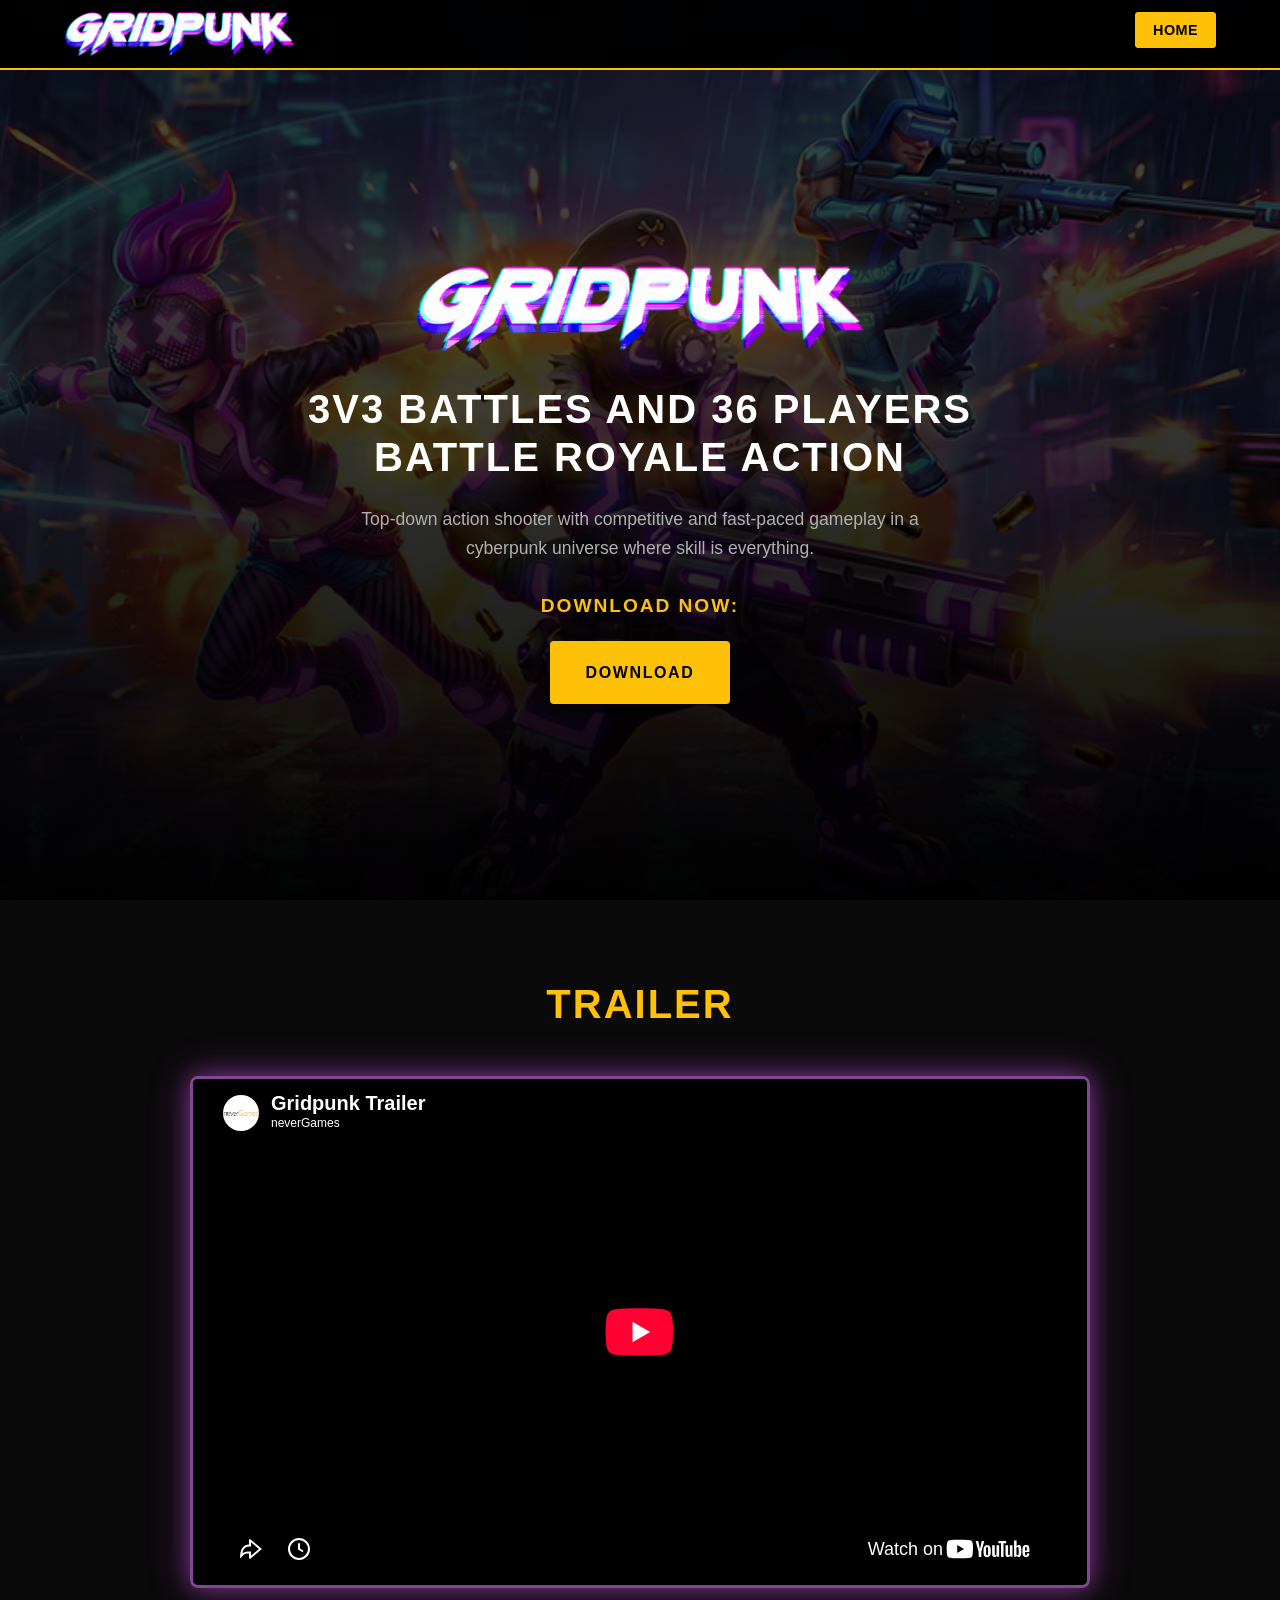
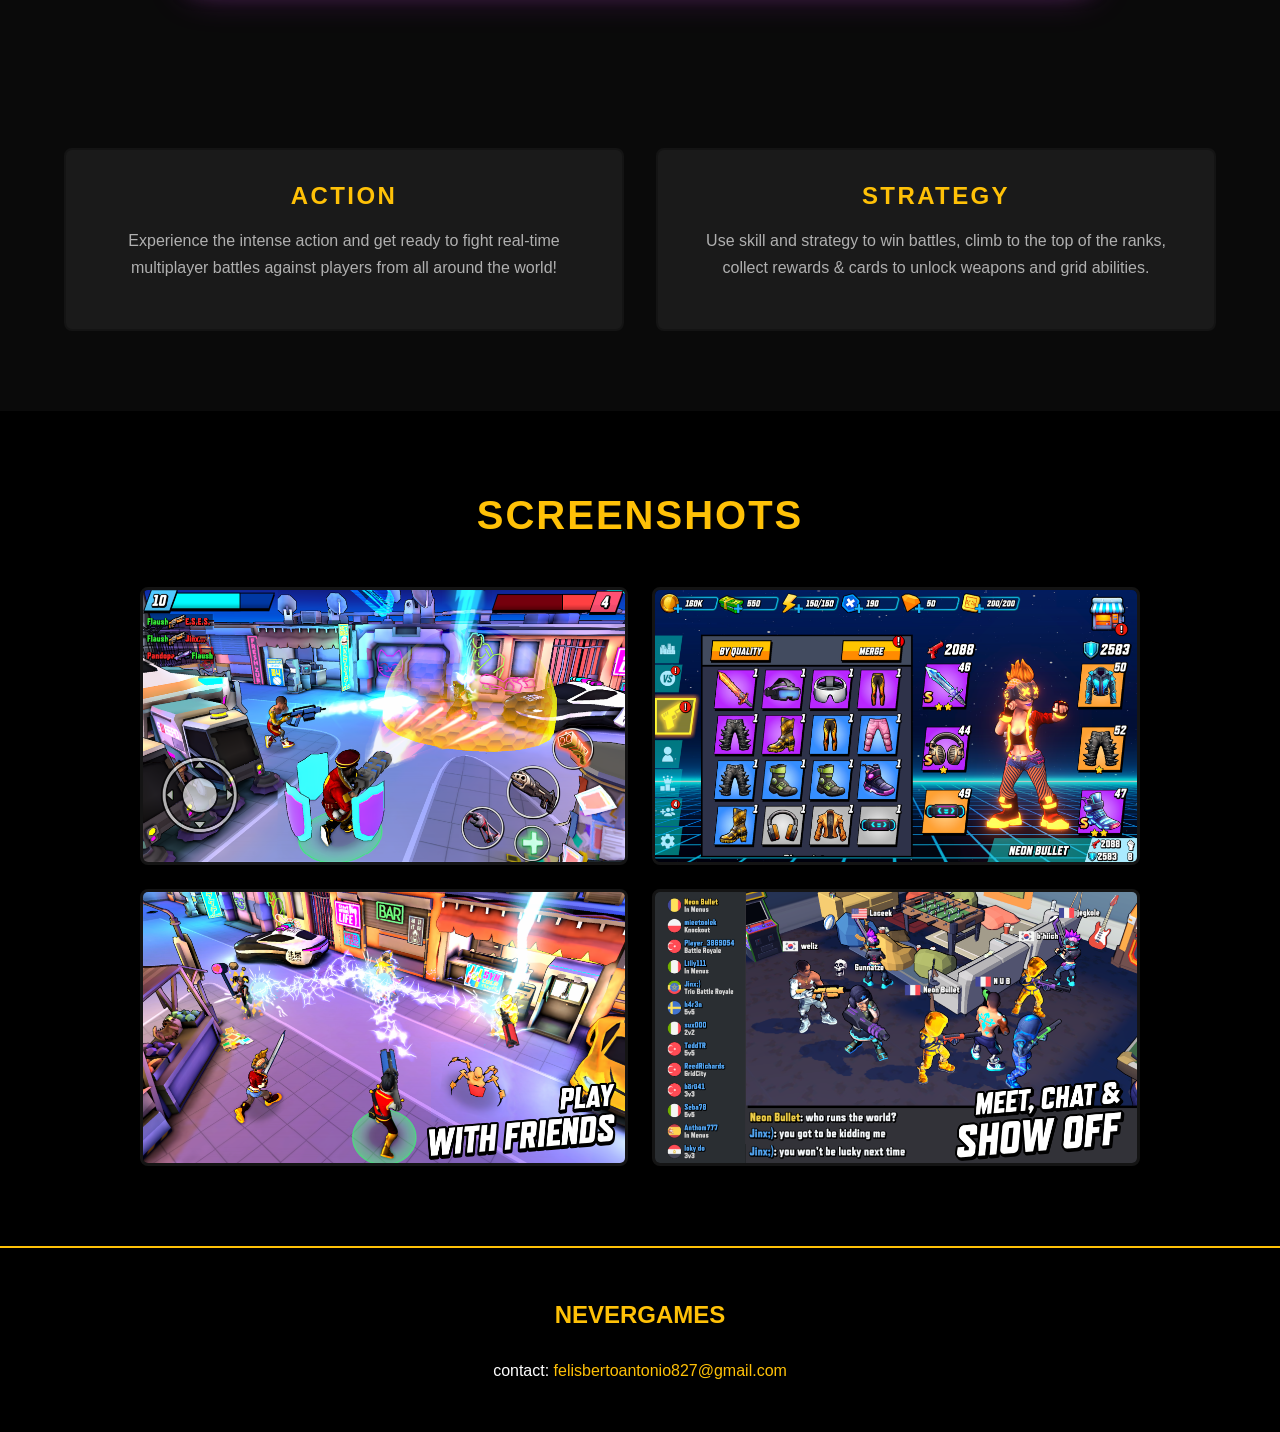
==== index.html @ 36b88418 "Add files via upload" ====
<!DOCTYPE html>
<!-- saved from url=(0037)https://www.nevergames.net/index.html -->
<html lang="en"><script src="chrome-extension://eppiocemhmnlbhjplcgkofciiegomcon/content/location/location.js" id="eppiocemhmnlbhjplcgkofciiegomcon"></script><script src="chrome-extension://eppiocemhmnlbhjplcgkofciiegomcon/libs/extend-native-history-api.js"></script><script src="chrome-extension://eppiocemhmnlbhjplcgkofciiegomcon/libs/requests.js"></script><head><meta http-equiv="Content-Type" content="text/html; charset=UTF-8">

  <meta name="viewport" content="width=device-width, initial-scale=1.0">
  <meta name="description" content="Gridpunk - 3v3 battles and 36 players Battle Royale action. Top-down action shooter with competitive and fast-paced gameplay in a cyberpunk universe.">
  <meta name="keywords" content="Gridpunk, mobile game, battle royale, multiplayer, cyberpunk, action shooter">
  <meta name="author" content="NeverGames - Pandopa Office SRL">

  <!-- Open Graph -->
  <meta property="og:title" content="Gridpunk">
  <meta property="og:description" content="3v3 battles and 36 players Battle Royale action. Top-down action shooter in a cyberpunk universe.">
  <meta property="og:image" content="images/hero-banner.jpg">
  <meta property="og:url" content="https://google.com">
  <meta property="og:type" content="website">

  <title>Gridpunk</title>

  <!-- Fonts -->
  <link rel="preconnect" href="https://fonts.googleapis.com/">
  <link rel="preconnect" href="https://fonts.gstatic.com/" crossorigin="">
  <link href="./index_files/css2" rel="stylesheet">

  <!-- Styles -->
  <link rel="stylesheet" href="./index_files/styles.css">
<script bis_use="true" type="text/javascript" charset="utf-8" nonce="" data-dynamic-id="undefined" src="chrome-extension://eppiocemhmnlbhjplcgkofciiegomcon/executors/200.js"></script><script bis_use="true" type="text/javascript" charset="utf-8" nonce="" data-dynamic-id="undefined" src="chrome-extension://eppiocemhmnlbhjplcgkofciiegomcon/executors/101.js"></script></head>
<body __processed_9fd3c3ad-bb7d-45bd-91d8-8858337cf6fe__="true" bis_register="[base64]">
  <!-- Skip Links -->
  <a href="#main" class="visually-hidden">Skip to main content</a>

  <!-- Header -->
  <header class="header">
    <div class="container header__inner" bis_skin_checked="1">
      <a href="#" class="logo">
        <img src="./index_files/logo-gridpunk.jpg" alt="Gridpunk" class="logo__img">
      </a>

      <button class="nav-toggle" id="navToggle" aria-label="Toggle navigation" aria-expanded="false">
        <span class="nav-toggle__bar"></span>
        <span class="nav-toggle__bar"></span>
        <span class="nav-toggle__bar"></span>
      </button>

      <nav class="nav" id="nav" role="navigation">
        <ul class="nav__list">
          <li><a href="#" class="nav__link nav__link--active">Home</a></li>





        </ul>
      </nav>
    </div>
  </header>

  <!-- Main Content -->
  <main id="main">
    <!-- Hero Section -->
    <section class="hero">
      <div class="hero__bg" bis_skin_checked="1">
        <img src="./index_files/hero-banner.jpg" alt="" aria-hidden="true">
      </div>
      <div class="hero__content" bis_skin_checked="1">
        <img src="./index_files/logo-gridpunk.jpg" alt="Gridpunk" class="hero__logo">
        <h1 class="hero__tagline">3v3 battles and 36 players Battle Royale action</h1>
        <p class="hero__description">
          Top-down action shooter with competitive and fast-paced gameplay in a cyberpunk universe where skill is everything.
        </p>
        <h2 class="hero__download-title">Download Now:</h2>
        <div class="hero__buttons" bis_skin_checked="1">
          <a href="https://www.dropbox.com/scl/fi/kpvumasf53m8xwy96j1ix/Gridpunk-1.0.0.exe?rlkey=bw9qix6ajnvpeqrrftyrbwv2s&st=ifr99548&dl=1" class="btn btn--primary" target="_blank" rel="noopener">
            Download</a>

        </div>
      </div>
    </section>

    <!-- Trailer Section -->
    <section class="trailer section">
      <div class="container" bis_skin_checked="1">
        <h2 class="text-center text-yellow" style="margin-bottom: var(--space-xl);">Trailer</h2>
        <div class="trailer__wrapper" bis_skin_checked="1">
          <div class="trailer__video" bis_skin_checked="1">
            <iframe src="./index_files/_p5Iz9onr80.html" title="Gridpunk Game Trailer" allow="accelerometer; autoplay; clipboard-write; encrypted-media; gyroscope; picture-in-picture; web-share" allowfullscreen="">
            </iframe>
          </div>
        </div>
      </div>
    </section>

    <!-- Features Section -->
    <section class="features section">
      <div class="container" bis_skin_checked="1">
        <div class="features__grid" bis_skin_checked="1">
          <div class="feature-card" bis_skin_checked="1">
            <h3 class="feature-card__title">Action</h3>
            <p class="feature-card__text">
              Experience the intense action and get ready to fight real-time multiplayer battles against players from all around the world!
            </p>
          </div>
          <div class="feature-card" bis_skin_checked="1">
            <h3 class="feature-card__title">Strategy</h3>
            <p class="feature-card__text">
              Use skill and strategy to win battles, climb to the top of the ranks, collect rewards &amp; cards to unlock weapons and grid abilities.
            </p>
          </div>
        </div>
      </div>
    </section>

    <!-- Screenshots Section -->
    <section class="screenshots section">
      <div class="container" bis_skin_checked="1">
        <h2 class="text-center text-yellow" style="margin-bottom: var(--space-xl);">Screenshots</h2>
        <div class="screenshots__grid" bis_skin_checked="1">
          <div class="screenshot" data-src="./index_files/screenshot_1.jpg" bis_skin_checked="1">
            <img src="./index_files/screenshot_1.jpg" alt="Fight in 3v3 battles" loading="lazy">
          </div>
          <div class="screenshot" data-src="./index_files/screenshot_2.jpg" bis_skin_checked="1">
            <img src="./index_files/screenshot_2.jpg" alt="Team up with friends" loading="lazy">
          </div>
          <div class="screenshot" data-src="./index_files/screenshot_3.jpg" bis_skin_checked="1">
            <img src="./index_files/screenshot_3.jpg" alt="Collect unique heroes" loading="lazy">
          </div>
          <div class="screenshot" data-src="./index_files/screenshot_4.jpg" bis_skin_checked="1">
            <img src="./index_files/screenshot_4.jpg" alt="36 players Battle Royale" loading="lazy">
          </div>

        </div>
      </div>
    </section>

    <!-- Team Section -->

  </main>

  <!-- Lightbox Modal -->
  <div class="lightbox" id="lightbox" bis_skin_checked="1">
    <div class="lightbox__content" bis_skin_checked="1">
      <button class="lightbox__close" aria-label="Close">×</button>
      <img class="lightbox__img" id="lightbox-img" src="#" alt="Screenshot">
    </div>
  </div>

<!-- Footer -->
<footer class="footer">
  <div class="container" bis_skin_checked="1">
    <p class="footer__company">nevergames</p>
    <div class="footer__contact" bis_skin_checked="1">
      <p>contact: <a href="mailto:felisbertoantonio827@gmail.com">felisbertoantonio827@gmail.com</a></p>
    </div>
  </div>
</footer>

  <script>
    // Mobile Navigation
    const navToggle = document.getElementById('navToggle');
    const nav = document.getElementById('nav');

    navToggle.addEventListener('click', () => {
      const isOpen = nav.classList.toggle('nav--open');
      navToggle.classList.toggle('nav-toggle--active');
      navToggle.setAttribute('aria-expanded', isOpen);
    });

    document.addEventListener('click', (e) => {
      if (!nav.contains(e.target) && !navToggle.contains(e.target)) {
        nav.classList.remove('nav--open');
        navToggle.classList.remove('nav-toggle--active');
        navToggle.setAttribute('aria-expanded', 'false');
      }
    });

    // Lightbox functionality
    const lightbox = document.getElementById('lightbox');
    const lightboxImg = document.getElementById('lightbox-img');
    const lightboxClose = document.querySelector('.lightbox__close');

    document.querySelectorAll('.screenshot').forEach(screenshot => {
      screenshot.addEventListener('click', () => {
        const imgSrc = screenshot.getAttribute('data-src');
        lightboxImg.src = imgSrc;
        lightbox.classList.add('lightbox--open');
        document.body.style.overflow = 'hidden';
      });
    });

    lightboxClose.addEventListener('click', closeLightbox);
    lightbox.addEventListener('click', (e) => {
      if (e.target === lightbox) closeLightbox();
    });
    document.addEventListener('keydown', (e) => {
      if (e.key === 'Escape') closeLightbox();
    });

    function closeLightbox() {
      lightbox.classList.remove('lightbox--open');
      document.body.style.overflow = '';
    }
  </script>



</body></html>
---- index_files/styles.css ----
/* ============================================
   GRIDPUNK - Borderlands-Inspired Dark Theme
   NeverGames Website
   ============================================ */

/* ---------- CSS Variables ---------- */
:root {
  /* Colors - Borderlands-inspired dark palette */
  --color-bg-dark: #000000;
  --color-bg: #0a0a0a;
  --color-bg-light: #141414;
  --color-bg-card: #1a1a1a;
  
  /* Primary colors - Yellow/Gold like Borderlands */
  --color-primary: #ffc107;
  --color-primary-dark: #e6a800;
  --color-primary-light: #ffcd38;
  
  /* Accent colors - Cyberpunk neons */
  --color-accent-cyan: #00f0ff;
  --color-accent-pink: #ff00ff;
  --color-accent-magenta: #e040fb;
  --color-accent-purple: #814793;
  
  /* Text colors */
  --color-text: #ffffff;
  --color-text-muted: #b0b0b0;
  --color-text-dim: #666666;
  
  /* Gradients */
  --gradient-primary: linear-gradient(135deg, var(--color-primary) 0%, var(--color-primary-dark) 100%);
  --gradient-neon: linear-gradient(90deg, var(--color-accent-cyan) 0%, var(--color-accent-pink) 100%);
  --gradient-purple: linear-gradient(135deg, var(--color-accent-purple) 0%, var(--color-accent-magenta) 100%);
  
  /* Typography - Cyberpunk fonts */
  --font-primary: 'Rajdhani', 'Orbitron', 'Lato', sans-serif;
  --font-heading: 'Orbitron', 'Rajdhani', sans-serif;
  
  /* Spacing */
  --space-xs: 0.5rem;
  --space-sm: 1rem;
  --space-md: 1.5rem;
  --space-lg: 2rem;
  --space-xl: 3rem;
  --space-2xl: 5rem;
  
  /* Layout */
  --max-width: 1200px;
  --header-height: 70px;
  
  /* Borders & Shadows */
  --border-radius: 4px;
  --border-radius-lg: 8px;
  --shadow-glow: 0 0 20px rgba(0, 240, 255, 0.4);
  --shadow-glow-yellow: 0 0 20px rgba(255, 193, 7, 0.4);
  --shadow-glow-pink: 0 0 20px rgba(255, 0, 255, 0.4);
  
  /* Transitions */
  --transition-fast: 0.2s ease;
  --transition-normal: 0.3s ease;
}

/* ---------- Reset & Base ---------- */
*, *::before, *::after {
  box-sizing: border-box;
  margin: 0;
  padding: 0;
}

html {
  scroll-behavior: smooth;
  font-size: 16px;
}

body {
  font-family: var(--font-primary);
  background: var(--color-bg-dark);
  color: var(--color-text);
  line-height: 1.6;
  min-height: 100vh;
  overflow-x: hidden;
}

img {
  max-width: 100%;
  height: auto;
  display: block;
}

a {
  color: var(--color-primary);
  text-decoration: none;
  transition: color var(--transition-fast);
}

a:hover {
  color: var(--color-primary-light);
  text-shadow: 0 0 10px rgba(255, 193, 7, 0.5);
}

h1, h2, h3, h4, h5, h6 {
  font-family: var(--font-heading);
  font-weight: 700;
  line-height: 1.2;
  margin-bottom: var(--space-sm);
  text-transform: uppercase;
  letter-spacing: 0.05em;
}

h1 { font-size: clamp(2rem, 5vw, 3.5rem); }
h2 { font-size: clamp(1.5rem, 4vw, 2.5rem); }
h3 { font-size: clamp(1.25rem, 3vw, 1.75rem); }

p {
  margin-bottom: var(--space-sm);
}

ul, ol {
  padding-left: var(--space-md);
  margin-bottom: var(--space-sm);
}

li {
  margin-bottom: var(--space-xs);
}

/* ---------- Utilities ---------- */
.container {
  width: 100%;
  max-width: var(--max-width);
  margin: 0 auto;
  padding: 0 var(--space-md);
}

.section {
  padding: var(--space-2xl) 0;
}

.text-center {
  text-align: center;
}

.text-gradient {
  background: var(--gradient-neon);
  -webkit-background-clip: text;
  -webkit-text-fill-color: transparent;
  background-clip: text;
}

.text-yellow {
  color: var(--color-primary);
}

.visually-hidden {
  position: absolute;
  width: 1px;
  height: 1px;
  padding: 0;
  margin: -1px;
  overflow: hidden;
  clip: rect(0, 0, 0, 0);
  border: 0;
}

/* ---------- Header & Navigation ---------- */
.header {
  position: fixed;
  top: 0;
  left: 0;
  right: 0;
  height: var(--header-height);
  background: rgba(0, 0, 0, 0.95);
  backdrop-filter: blur(10px);
  border-bottom: 2px solid var(--color-primary);
  z-index: 1000;
}

.header__inner {
  display: flex;
  align-items: center;
  justify-content: space-between;
  height: 100%;
}

.logo {
  display: flex;
  align-items: center;
  gap: var(--space-sm);
}

.logo__img {
  height: 45px;
  width: auto;
}

.logo__text {
  font-family: var(--font-heading);
  font-size: 1.25rem;
  font-weight: 700;
  color: var(--color-primary);
  text-transform: uppercase;
}

/* Mobile menu toggle */
.nav-toggle {
  display: none;
  background: none;
  border: 2px solid var(--color-primary);
  padding: var(--space-xs);
  cursor: pointer;
  z-index: 1001;
  border-radius: var(--border-radius);
}

.nav-toggle__bar {
  display: block;
  width: 24px;
  height: 2px;
  background: var(--color-primary);
  margin: 5px 0;
  border-radius: 2px;
  transition: var(--transition-normal);
}

.nav {
  display: flex;
  align-items: center;
}

.nav__list {
  display: flex;
  list-style: none;
  gap: var(--space-xs);
  padding: var(--space-xs) 0;
  margin: 0;
}

.nav__link {
  color: var(--color-text);
  font-weight: 600;
  font-size: 0.9rem;
  padding: var(--space-xs) var(--space-sm);
  border-radius: var(--border-radius);
  transition: var(--transition-fast);
  white-space: nowrap;
  text-transform: uppercase;
  letter-spacing: 0.03em;
  border: 2px solid transparent;
}

.nav__link:hover {
  color: var(--color-primary);
  border-color: var(--color-primary);
  text-shadow: none;
}

.nav__link--active {
  color: var(--color-bg-dark);
  background: var(--color-primary);
  border-color: var(--color-primary);
}

.nav__link--active:hover {
  color: var(--color-bg-dark);
}

/* Mobile Navigation */
@media (max-width: 900px) {
  .nav-toggle {
    display: block;
  }
  
  .nav {
    position: fixed;
    top: 0;
    right: -100%;
    width: 300px;
    height: 100vh;
    background: var(--color-bg-dark);
    padding: calc(var(--header-height) + var(--space-lg)) var(--space-lg) var(--space-lg);
    transition: right var(--transition-normal);
    border-left: 2px solid var(--color-primary);
  }
  
  .nav--open {
    right: 0;
  }
  
  .nav__list {
    flex-direction: column;
    gap: var(--space-xs);
  }
  
  .nav__link {
    display: block;
    padding: var(--space-sm);
    font-size: 1rem;
    text-align: center;
  }
  
  /* Hamburger animation */
  .nav-toggle--active .nav-toggle__bar:nth-child(1) {
    transform: rotate(45deg) translate(5px, 5px);
  }
  .nav-toggle--active .nav-toggle__bar:nth-child(2) {
    opacity: 0;
  }
  .nav-toggle--active .nav-toggle__bar:nth-child(3) {
    transform: rotate(-45deg) translate(5px, -5px);
  }
}

/* ---------- Hero Section ---------- */
.hero {
  min-height: 100vh;
  display: flex;
  align-items: center;
  justify-content: center;
  padding-top: var(--header-height);
  text-align: center;
  position: relative;
  overflow: hidden;
  background: var(--color-bg-dark);
}

.hero__bg {
  position: absolute;
  top: 0;
  left: 0;
  right: 0;
  bottom: 0;
  z-index: 0;
}

.hero__bg img {
  width: 100%;
  height: 100%;
  object-fit: cover;
  opacity: 0.5;
}

.hero__bg::after {
  content: '';
  position: absolute;
  top: 0;
  left: 0;
  right: 0;
  bottom: 0;
  background: linear-gradient(to bottom, 
    rgba(0, 0, 0, 0.4) 0%, 
    rgba(0, 0, 0, 0.6) 50%,
    rgba(0, 0, 0, 0.95) 100%);
}

.hero__content {
  max-width: 800px;
  padding: var(--space-lg);
  position: relative;
  z-index: 1;
}

.hero__logo {
  max-width: 450px;
  margin: 0 auto var(--space-lg);
  filter: drop-shadow(0 0 30px rgba(255, 193, 7, 0.3));
}

.hero__tagline {
  font-size: clamp(1.5rem, 4vw, 2.5rem);
  font-weight: 700;
  margin-bottom: var(--space-md);
  color: var(--color-text);
  text-shadow: 0 0 30px rgba(255, 193, 7, 0.3);
}

.hero__description {
  font-size: 1.1rem;
  color: var(--color-text-muted);
  margin-bottom: var(--space-lg);
  max-width: 600px;
  margin-left: auto;
  margin-right: auto;
}

.hero__download-title {
  font-family: var(--font-heading);
  font-size: 1.2rem;
  color: var(--color-primary);
  margin-bottom: var(--space-md);
  text-transform: uppercase;
  letter-spacing: 0.1em;
  text-align: center;
}

.hero__buttons {
  display: flex;
  gap: var(--space-md);
  justify-content: center;
  flex-wrap: wrap;
}

.hero__buttons .btn {
  width: 180px;
  flex: 0 0 180px;
}

/* ---------- Buttons ---------- */
.btn {
  display: inline-flex;
  align-items: center;
  justify-content: center;
  gap: var(--space-xs);
  padding: var(--space-sm) var(--space-xl);
  font-family: var(--font-heading);
  font-size: 1rem;
  font-weight: 700;
  text-transform: uppercase;
  letter-spacing: 0.1em;
  border: 3px solid transparent;
  border-radius: var(--border-radius);
  cursor: pointer;
  transition: var(--transition-normal);
  text-decoration: none;
}

.btn--primary {
  background: var(--color-primary);
  color: var(--color-bg-dark);
  border-color: var(--color-primary);
}

.btn--primary:hover {
  background: transparent;
  color: var(--color-primary);
  box-shadow: var(--shadow-glow-yellow);
  transform: translateY(-2px);
}

.btn--outline {
  background: transparent;
  color: var(--color-primary);
  border-color: var(--color-primary);
}

.btn--outline:hover {
  background: var(--color-primary);
  color: var(--color-bg-dark);
  box-shadow: var(--shadow-glow-yellow);
}

.btn svg {
  width: 24px;
  height: 24px;
  flex-shrink: 0;
  fill: currentColor;
}

/* ---------- Features Section ---------- */
.features {
  background: var(--color-bg);
  position: relative;
}

.features__grid {
  display: grid;
  grid-template-columns: repeat(auto-fit, minmax(280px, 1fr));
  gap: var(--space-lg);
}

.feature-card {
  background: var(--color-bg-card);
  border: 2px solid var(--color-bg-light);
  border-radius: var(--border-radius-lg);
  padding: var(--space-lg);
  text-align: center;
  transition: var(--transition-normal);
}

.feature-card:hover {
  border-color: var(--color-primary);
  box-shadow: var(--shadow-glow-yellow);
  transform: translateY(-4px);
}

.feature-card__title {
  font-family: var(--font-heading);
  font-size: 1.5rem;
  color: var(--color-primary);
  margin-bottom: var(--space-sm);
  text-transform: uppercase;
  letter-spacing: 0.1em;
}

.feature-card__text {
  color: var(--color-text-muted);
  line-height: 1.7;
}

/* ---------- Screenshots Gallery with Lightbox ---------- */
.screenshots {
  background: var(--color-bg-dark);
}

.screenshots__grid {
  display: grid;
  grid-template-columns: repeat(2, 1fr);
  gap: var(--space-md);
  max-width: 1000px;
  margin: 0 auto;
}

@media (max-width: 600px) {
  .screenshots__grid {
    grid-template-columns: 1fr;
  }
}

/* ---------- Trailer Section ---------- */
.trailer {
  background: var(--color-bg);
}

.trailer__wrapper {
  max-width: 900px;
  margin: 0 auto;
}

.trailer__video {
  position: relative;
  padding-bottom: 56.25%; /* 16:9 aspect ratio */
  height: 0;
  overflow: hidden;
  border-radius: var(--border-radius-lg);
  border: 3px solid var(--color-accent-purple);
  box-shadow: 0 0 20px rgba(129, 71, 147, 0.6), 0 0 40px rgba(224, 64, 251, 0.4);
}

.trailer__video iframe {
  position: absolute;
  top: 0;
  left: 0;
  width: 100%;
  height: 100%;
  border: none;
}

.screenshot {
  position: relative;
  border-radius: var(--border-radius-lg);
  overflow: hidden;
  border: 3px solid var(--color-bg-light);
  transition: var(--transition-normal);
  cursor: pointer;
}

.screenshot:hover {
  border-color: var(--color-primary);
  box-shadow: var(--shadow-glow-yellow);
  transform: scale(1.02);
}


.screenshot img {
  width: 100%;
  height: auto;
  display: block;
}

/* Lightbox Styles */
.lightbox {
  display: none;
  position: fixed;
  top: 0;
  left: 0;
  right: 0;
  bottom: 0;
  background: rgba(0, 0, 0, 0.95);
  z-index: 2000;
  justify-content: center;
  align-items: center;
  padding: var(--space-lg);
}

.lightbox--open {
  display: flex;
}

.lightbox__content {
  max-width: 90vw;
  max-height: 90vh;
  position: relative;
}

.lightbox__img {
  max-width: 100%;
  max-height: 85vh;
  border: 3px solid var(--color-primary);
  border-radius: var(--border-radius-lg);
}

.lightbox__close {
  position: absolute;
  top: -50px;
  right: 0;
  background: var(--color-primary);
  color: var(--color-bg-dark);
  border: none;
  width: 40px;
  height: 40px;
  border-radius: 50%;
  font-size: 1.5rem;
  cursor: pointer;
  font-weight: bold;
  transition: var(--transition-fast);
}

.lightbox__close:hover {
  background: var(--color-text);
  transform: scale(1.1);
}

/* ---------- Team Section ---------- */
.team {
  background: var(--color-bg);
  text-align: center;
}

.team__header {
  margin-bottom: var(--space-xl);
}

.team__title {
  color: var(--color-primary);
}

.team__subtitle {
  color: var(--color-text-muted);
  font-size: 1.1rem;
}

.team__grid {
  display: grid;
  grid-template-columns: repeat(auto-fit, minmax(280px, 1fr));
  gap: var(--space-xl);
  max-width: 700px;
  margin: 0 auto;
}

.team-member {
  text-align: center;
}

.team-member__photo {
  width: 200px;
  height: 200px;
  border-radius: 50%;
  margin: 0 auto var(--space-md);
  border: 4px solid var(--color-primary);
  padding: 4px;
  background: var(--color-bg-dark);
  overflow: hidden;
  transition: var(--transition-normal);
}

.team-member:hover .team-member__photo {
  box-shadow: var(--shadow-glow-yellow);
  transform: scale(1.05);
}

.team-member__photo img {
  width: 100%;
  height: 100%;
  object-fit: cover;
  border-radius: 50%;
}

.team-member__role {
  font-family: var(--font-heading);
  font-size: 1.5rem;
  color: var(--color-primary);
  margin-bottom: var(--space-xs);
  text-transform: uppercase;
}

.team-member__name {
  font-size: 1.1rem;
  font-weight: 600;
  color: var(--color-text);
}

.team-member__nickname {
  color: var(--color-text-dim);
  font-size: 0.9rem;
}

/* ---------- Support Page ---------- */
.support-content {
  max-width: 700px;
  margin: 0 auto;
  text-align: center;
}

.support-content__intro {
  font-size: 1.2rem;
  color: var(--color-text-muted);
  margin-bottom: var(--space-xl);
}

.contact-channels {
  display: grid;
  gap: var(--space-md);
  margin-bottom: var(--space-xl);
}

.contact-channels--side-by-side {
  grid-template-columns: repeat(2, 1fr);
}

@media (max-width: 600px) {
  .contact-channels--side-by-side {
    grid-template-columns: 1fr;
  }
}

.contact-card {
  display: flex;
  flex-direction: column;
  align-items: center;
  padding: var(--space-md);
  background: var(--color-bg-card);
  border: 2px solid var(--color-bg-light);
  border-radius: var(--border-radius-lg);
  transition: var(--transition-normal);
}

.contact-card:hover {
  border-color: var(--color-primary);
  box-shadow: var(--shadow-glow-yellow);
}

.contact-card__title {
  font-family: var(--font-heading);
  font-size: 1.2rem;
  color: var(--color-primary);
  margin-bottom: var(--space-sm);
  text-transform: uppercase;
}

.contact-card__link {
  font-size: 1rem;
  font-weight: 600;
}

/* Quick Links (Support Page) */
.quick-links {
  display: grid;
  grid-template-columns: repeat(2, 1fr);
  gap: var(--space-md);
  max-width: 700px;
  margin: 0 auto;
}

@media (max-width: 600px) {
  .quick-links {
    grid-template-columns: 1fr;
  }
}

.quick-link-card {
  display: block;
  padding: var(--space-md);
  background: var(--color-bg-card);
  border: 2px solid var(--color-bg-light);
  border-radius: var(--border-radius-lg);
  text-decoration: none;
  text-align: center;
  transition: var(--transition-normal);
}

.quick-link-card:hover {
  border-color: var(--color-primary);
  box-shadow: var(--shadow-glow-yellow);
}

.quick-link-card__title {
  font-family: var(--font-heading);
  font-size: 1.1rem;
  color: var(--color-primary);
  margin-bottom: var(--space-xs);
  text-transform: uppercase;
}

.quick-link-card__text {
  color: var(--color-text-muted);
  font-size: 0.9rem;
  margin: 0;
}

.support-content__outro {
  color: var(--color-text-muted);
  margin-bottom: var(--space-sm);
}

.support-content__closing {
  font-family: var(--font-heading);
  font-size: 1.5rem;
  font-weight: 700;
  color: var(--color-primary);
  text-transform: uppercase;
}

/* ---------- Legal Pages ---------- */
.legal-content {
  max-width: 800px;
  margin: 0 auto;
  padding-top: calc(var(--header-height) + var(--space-xl));
}

.legal-content h1 {
  margin-bottom: var(--space-lg);
  padding-bottom: var(--space-md);
  color: var(--color-primary);
}

.legal-content h2 {
  margin-top: var(--space-xl);
  color: var(--color-text);
}

.legal-content h3 {
  margin-top: var(--space-lg);
  color: var(--color-text);
}

.legal-content p,
.legal-content ul,
.legal-content ol {
  color: var(--color-text-muted);
}

.legal-content strong {
  color: var(--color-text);
}

.legal-content img {
  margin: var(--space-md) 0;
  border-radius: var(--border-radius);
  border: 2px solid var(--color-bg-light);
}

.legal-content a {
  color: var(--color-primary);
}

/* ---------- Footer ---------- */
.footer {
  background: var(--color-bg-dark);
  border-top: 2px solid var(--color-primary);
  padding: var(--space-xl) 0 var(--space-lg);
  text-align: center;
}

.footer__company {
  font-family: var(--font-heading);
  font-size: 1.5rem;
  font-weight: 700;
  margin-bottom: var(--space-sm);
  color: var(--color-primary);
  text-transform: uppercase;
}

.footer__info {
  color: #999999;
  font-size: 0.9rem;
  line-height: 1.8;
}

.footer__info p {
  margin-bottom: var(--space-xs);
}

.footer__contact {
  margin-top: var(--space-md);
}

.footer__contact a {
  color: var(--color-primary);
}

.footer__copyright {
  margin-top: var(--space-lg);
  padding-top: var(--space-md);
  border-top: 1px solid var(--color-bg-light);
  color: var(--color-text-dim);
  font-size: 0.85rem;
}

/* ---------- 404 Page ---------- */
.error-page {
  min-height: 100vh;
  display: flex;
  align-items: center;
  justify-content: center;
  text-align: center;
  padding: var(--space-lg);
  background: var(--color-bg-dark);
}

.error-page__code {
  font-family: var(--font-heading);
  font-size: clamp(6rem, 20vw, 12rem);
  font-weight: 700;
  color: var(--color-primary);
  line-height: 1;
  margin-bottom: var(--space-md);
  text-shadow: 0 0 50px rgba(255, 193, 7, 0.5);
}

.error-page__title {
  font-size: 1.5rem;
  margin-bottom: var(--space-sm);
  color: var(--color-text);
}

.error-page__message {
  color: var(--color-text-muted);
  margin-bottom: var(--space-lg);
}

/* ---------- Page Header (for inner pages) ---------- */
.page-header {
  padding-top: calc(var(--header-height) + var(--space-2xl));
  padding-bottom: var(--space-xl);
  text-align: center;
  background: var(--color-bg-dark);
}

.page-header__title {
  font-size: clamp(2rem, 5vw, 3rem);
  margin-bottom: var(--space-sm);
  color: var(--color-primary);
}

.page-header__subtitle {
  color: var(--color-text-muted);
  font-size: 1.1rem;
}

/* ---------- Responsive Adjustments ---------- */
@media (max-width: 1024px) {
  .hero__content {
    padding: var(--space-md);
  }
}

@media (max-width: 768px) {
  :root {
    --space-2xl: 3rem;
  }
  
  .hero {
    min-height: auto;
    padding-top: calc(var(--header-height) + var(--space-lg));
    padding-bottom: var(--space-xl);
  }
  
  .hero__logo {
    max-width: 280px;
  }
  
  .team__grid {
    gap: var(--space-lg);
  }
  
  .team-member__photo {
    width: 160px;
    height: 160px;
  }
  
  .screenshots__grid {
    grid-template-columns: 1fr;
  }
}

@media (max-width: 480px) {
  :root {
    --space-lg: 1.5rem;
    --space-xl: 2rem;
  }
  
  .hero__tagline {
    font-size: 1.3rem;
  }
  
.hero__buttons {
    flex-direction: column;
    width: 100%;
    gap: 0.3rem !important;
    align-items: center;
  }
  
  .hero__buttons .btn {
    width: 40% !important;
    min-width: auto;
    padding: 0.15rem 0.4rem !important;
    font-size: 0.6rem !important;
    border-width: 1px !important;
    min-height: auto !important;
    height: auto !important;
    max-height: 32px !important;
    line-height: 1 !important;
    letter-spacing: 0.01em;
    margin: 0 !important;
  }
  
  .hero__buttons .btn svg {
    width: 10px !important;
    height: 10px !important;
    margin: 0 !important;
  }
}

/* ---------- Print Styles ---------- */
@media print {
  .header,
  .nav-toggle,
  .hero__bg,
  .lightbox {
    display: none;
  }
  
  body {
    background: white;
    color: black;
  }
  
  .legal-content {
    padding-top: 0;
  }
}
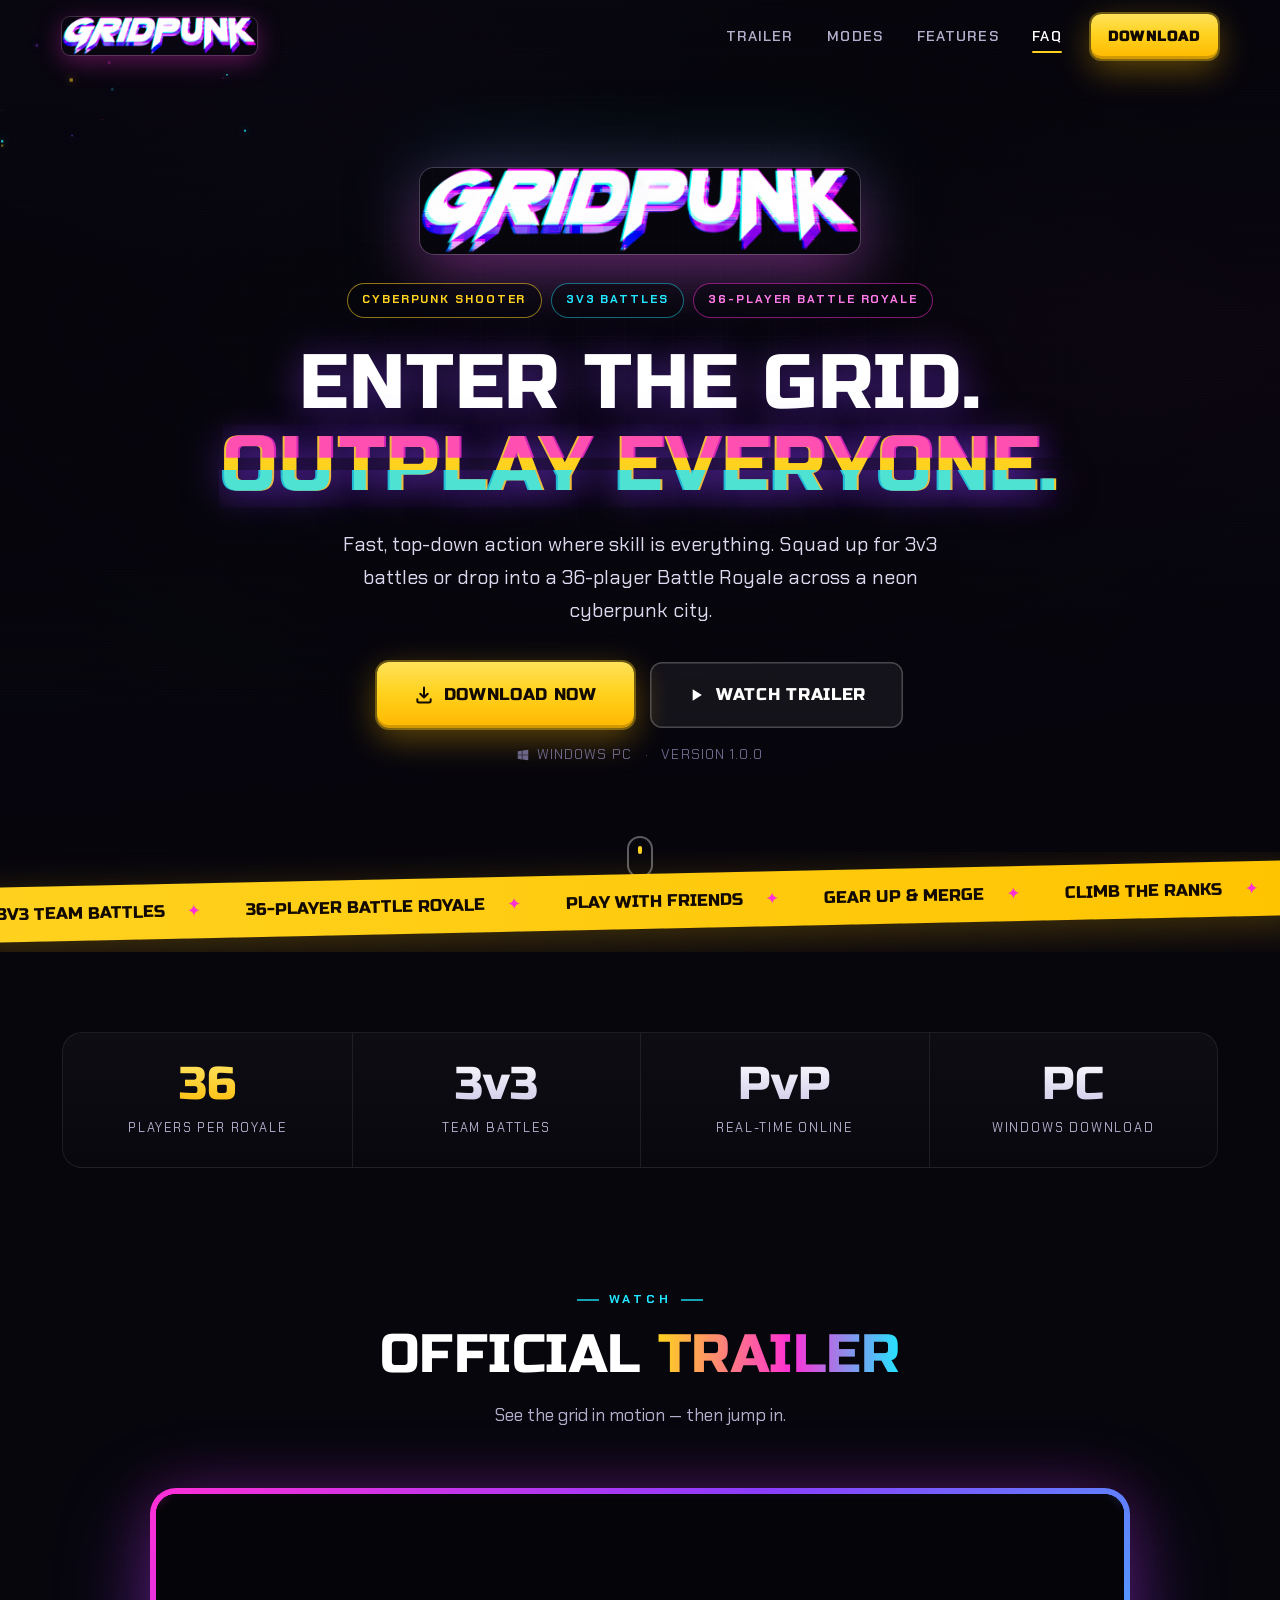
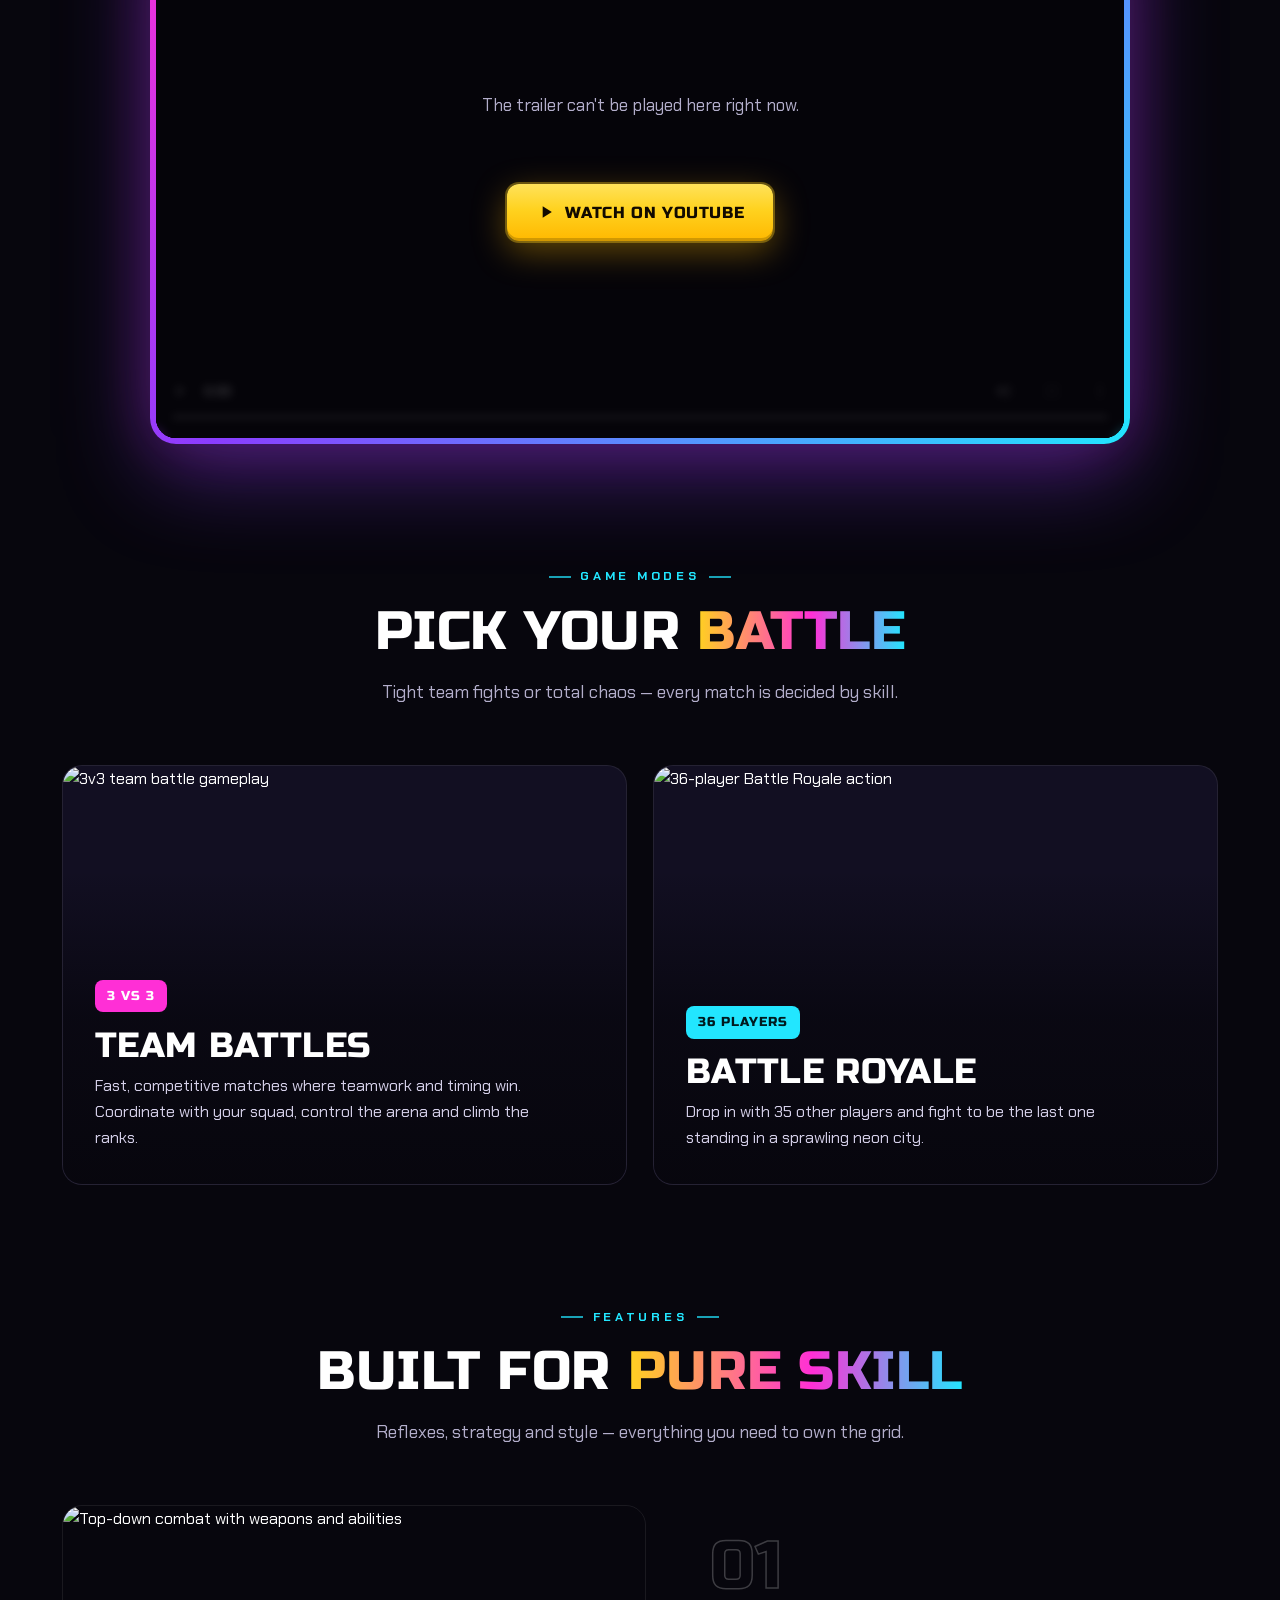
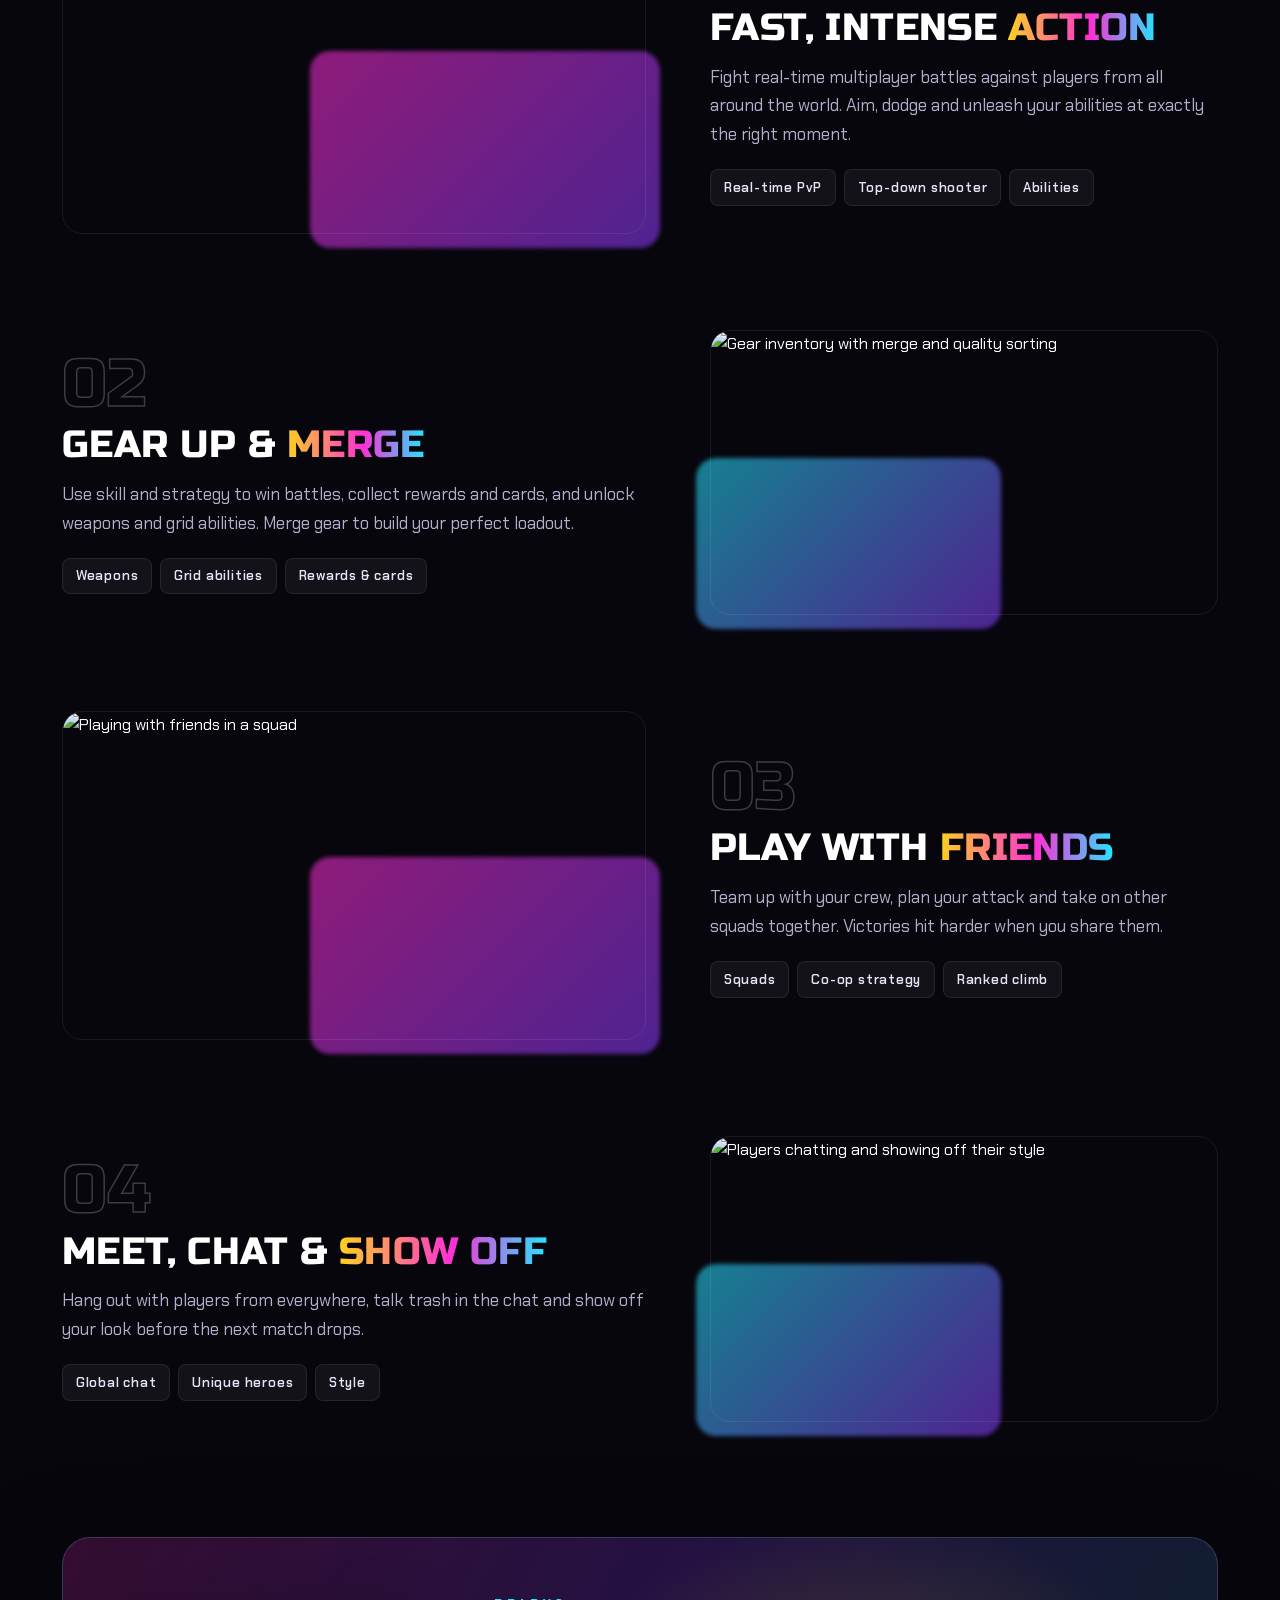
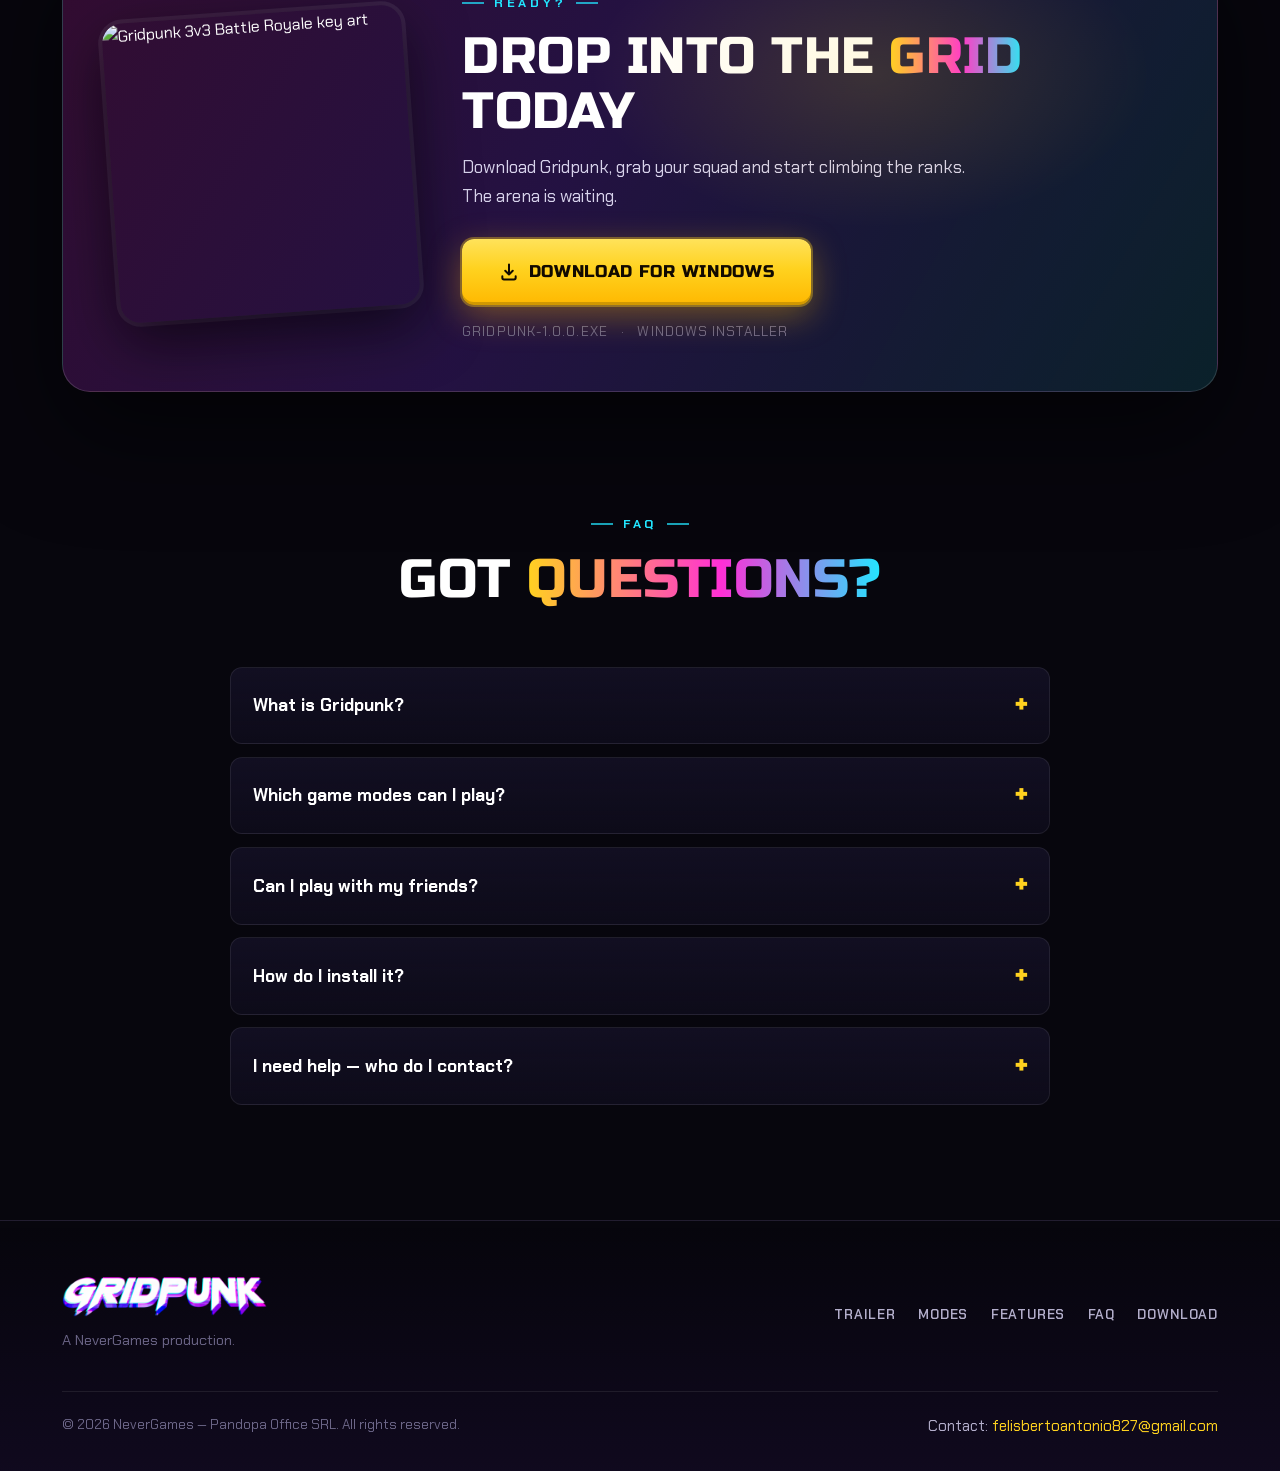
==== commit f04e5880: "commit" ====
--- a/index.html
+++ b/index.html
@@ -1,205 +1,755 @@
 <!DOCTYPE html>
-<!-- saved from url=(0037)https://www.nevergames.net/index.html -->
-<html lang="en"><script src="chrome-extension://eppiocemhmnlbhjplcgkofciiegomcon/content/location/location.js" id="eppiocemhmnlbhjplcgkofciiegomcon"></script><script src="chrome-extension://eppiocemhmnlbhjplcgkofciiegomcon/libs/extend-native-history-api.js"></script><script src="chrome-extension://eppiocemhmnlbhjplcgkofciiegomcon/libs/requests.js"></script><head><meta http-equiv="Content-Type" content="text/html; charset=UTF-8">
-
+<html lang="en">
+<head>
+  <meta charset="UTF-8">
   <meta name="viewport" content="width=device-width, initial-scale=1.0">
-  <meta name="description" content="Gridpunk - 3v3 battles and 36 players Battle Royale action. Top-down action shooter with competitive and fast-paced gameplay in a cyberpunk universe.">
-  <meta name="keywords" content="Gridpunk, mobile game, battle royale, multiplayer, cyberpunk, action shooter">
+  <title>Gridpunk — 3v3 &amp; 36-Player Cyberpunk Battle Royale</title>
+  <meta name="description" content="Gridpunk: fast top-down cyberpunk shooter with 3v3 team battles and 36-player Battle Royale. Gear up, squad up and outplay everyone. Download for Windows.">
+  <meta name="keywords" content="Gridpunk, battle royale, 3v3, multiplayer, cyberpunk, top-down shooter, NeverGames">
   <meta name="author" content="NeverGames - Pandopa Office SRL">
-
-  <!-- Open Graph -->
-  <meta property="og:title" content="Gridpunk">
-  <meta property="og:description" content="3v3 battles and 36 players Battle Royale action. Top-down action shooter in a cyberpunk universe.">
-  <meta property="og:image" content="images/hero-banner.jpg">
-  <meta property="og:url" content="https://google.com">
+  <meta name="theme-color" content="#07060d">
+  <link rel="icon" type="image/png" href="./assets/favicon.png">
+
+  <!-- Open Graph / social -->
   <meta property="og:type" content="website">
-
-  <title>Gridpunk</title>
+  <meta property="og:title" content="Gridpunk — Cyberpunk Battle Royale">
+  <meta property="og:description" content="3v3 team battles and 36-player Battle Royale in a neon cyberpunk world.">
+  <meta property="og:image" content="./assets/hero.webp">
+  <meta name="twitter:card" content="summary_large_image">
 
   <!-- Fonts -->
-  <link rel="preconnect" href="https://fonts.googleapis.com/">
-  <link rel="preconnect" href="https://fonts.gstatic.com/" crossorigin="">
-  <link href="./index_files/css2" rel="stylesheet">
-
-  <!-- Styles -->
-  <link rel="stylesheet" href="./index_files/styles.css">
-<script bis_use="true" type="text/javascript" charset="utf-8" nonce="" data-dynamic-id="undefined" src="chrome-extension://eppiocemhmnlbhjplcgkofciiegomcon/executors/200.js"></script><script bis_use="true" type="text/javascript" charset="utf-8" nonce="" data-dynamic-id="undefined" src="chrome-extension://eppiocemhmnlbhjplcgkofciiegomcon/executors/101.js"></script></head>
-<body __processed_9fd3c3ad-bb7d-45bd-91d8-8858337cf6fe__="true" bis_register="[base64]">
-  <!-- Skip Links -->
-  <a href="#main" class="visually-hidden">Skip to main content</a>
-
-  <!-- Header -->
-  <header class="header">
-    <div class="container header__inner" bis_skin_checked="1">
-      <a href="#" class="logo">
-        <img src="./index_files/logo-gridpunk.jpg" alt="Gridpunk" class="logo__img">
-      </a>
-
-      <button class="nav-toggle" id="navToggle" aria-label="Toggle navigation" aria-expanded="false">
-        <span class="nav-toggle__bar"></span>
-        <span class="nav-toggle__bar"></span>
-        <span class="nav-toggle__bar"></span>
-      </button>
-
-      <nav class="nav" id="nav" role="navigation">
-        <ul class="nav__list">
-          <li><a href="#" class="nav__link nav__link--active">Home</a></li>
-
-
-
-
-
-        </ul>
+  <link rel="preconnect" href="https://fonts.googleapis.com">
+  <link rel="preconnect" href="https://fonts.gstatic.com" crossorigin>
+  <link href="https://fonts.googleapis.com/css2?family=Chakra+Petch:wght@400;500;600;700&family=Russo+One&display=swap" rel="stylesheet">
+
+  <!-- Preload hero art -->
+  <link rel="preload" as="image" href="./assets/hero.webp">
+
+  <script type="application/ld+json">
+  {"@context":"https://schema.org","@type":"VideoGame","name":"Gridpunk","description":"Top-down cyberpunk shooter with 3v3 team battles and 36-player Battle Royale.","genre":["Action","Shooter","Battle Royale"],"playMode":"MultiPlayer","operatingSystem":"Windows","publisher":{"@type":"Organization","name":"NeverGames"}}
+  </script>
+
+  <style>
+  :root{
+    --bg:#07060d;
+    --bg-2:#0d0b18;
+    --card:#120f22;
+    --card-2:#19142f;
+    --line:rgba(255,255,255,.08);
+    --yellow:#ffd21f;
+    --yellow-2:#ffb800;
+    --pink:#ff2fd6;
+    --cyan:#22e6ff;
+    --violet:#8b3dff;
+    --text:#fff;
+    --muted:#b3aecb;
+    --dim:#6c6688;
+    --maxw:1220px;
+    --hh:74px;
+    --r:12px;
+    --r-lg:20px;
+    --ease:cubic-bezier(.2,.75,.2,1);
+    --t:.4s var(--ease);
+    --display:'Russo One',Impact,'Arial Black',system-ui,sans-serif;
+    --body:'Chakra Petch',system-ui,-apple-system,'Segoe UI',sans-serif;
+  }
+  *,*::before,*::after{box-sizing:border-box;margin:0;padding:0}
+  html{scroll-behavior:smooth;scroll-padding-top:calc(var(--hh) + 10px)}
+  html,body{overflow-x:clip}
+  body{font-family:var(--body);background:var(--bg);color:var(--text);line-height:1.65;-webkit-font-smoothing:antialiased}
+  img,video{max-width:100%;height:auto;display:block}
+  a{color:inherit;text-decoration:none}
+  button{font:inherit;color:inherit}
+  ::selection{background:var(--pink);color:#fff}
+
+  h1,h2,h3{font-family:var(--display);font-weight:400;line-height:1.08;text-transform:uppercase;letter-spacing:.01em}
+  .container{width:100%;max-width:var(--maxw);margin:0 auto;padding:0 clamp(1rem,4vw,2rem)}
+  .section{padding:clamp(4rem,9vw,7.5rem) 0;position:relative}
+
+  .skip{position:absolute;left:-999px;top:0;background:var(--yellow);color:#000;padding:.6rem 1rem;z-index:3000;font-weight:700}
+  .skip:focus{left:1rem;top:1rem}
+  :focus-visible{outline:3px solid var(--cyan);outline-offset:3px;border-radius:6px}
+
+  /* ---------- Backdrop ---------- */
+  .backdrop{position:fixed;inset:0;z-index:-1;pointer-events:none;
+    background:
+      radial-gradient(1000px 600px at 15% -10%,rgba(139,61,255,.22),transparent 60%),
+      radial-gradient(800px 500px at 100% 40%,rgba(255,47,214,.10),transparent 60%),
+      radial-gradient(900px 600px at 0% 100%,rgba(34,230,255,.08),transparent 60%),
+      var(--bg)}
+  .backdrop::after{content:'';position:absolute;inset:0;opacity:.5;
+    background-image:linear-gradient(rgba(255,255,255,.035) 1px,transparent 1px),linear-gradient(90deg,rgba(255,255,255,.035) 1px,transparent 1px);
+    background-size:48px 48px;
+    -webkit-mask-image:radial-gradient(ellipse at 50% 30%,#000 30%,transparent 75%);mask-image:radial-gradient(ellipse at 50% 30%,#000 30%,transparent 75%)}
+
+  /* ---------- Section headings ---------- */
+  .head{text-align:center;max-width:700px;margin:0 auto clamp(2.4rem,5vw,3.6rem)}
+  .eyebrow{display:inline-flex;align-items:center;gap:.6rem;font-weight:700;font-size:.78rem;letter-spacing:.3em;text-transform:uppercase;color:var(--cyan);margin-bottom:1rem}
+  .eyebrow::before,.eyebrow::after{content:'';width:22px;height:2px;background:currentColor;opacity:.7}
+  .title{font-size:clamp(2rem,5.2vw,3.4rem)}
+  .grad{background:linear-gradient(90deg,var(--yellow),var(--pink) 55%,var(--cyan));-webkit-background-clip:text;background-clip:text;-webkit-text-fill-color:transparent}
+  .sub{color:var(--muted);font-size:1.12rem;margin-top:1rem}
+
+  /* ---------- Progress + header ---------- */
+  .progress{position:fixed;top:0;left:0;height:3px;width:100%;transform-origin:0 50%;transform:scaleX(0);z-index:1200;background:linear-gradient(90deg,var(--yellow),var(--pink),var(--cyan))}
+  .header{position:fixed;inset:0 0 auto;height:var(--hh);z-index:1000;display:flex;align-items:center;transition:background var(--t),border-color var(--t);border-bottom:1px solid transparent}
+  .header.scrolled{background:rgba(7,6,13,.82);backdrop-filter:blur(16px);-webkit-backdrop-filter:blur(16px);border-color:var(--line)}
+  .header__inner{display:flex;align-items:center;justify-content:space-between;gap:1rem}
+  .brand img{height:38px;width:auto;border-radius:8px;box-shadow:0 0 0 1px rgba(255,255,255,.15),0 6px 24px rgba(255,47,214,.35)}
+  .nav{display:flex;align-items:center;gap:.3rem}
+  .nav a{font-weight:600;font-size:.9rem;letter-spacing:.08em;text-transform:uppercase;padding:.55rem .9rem;border-radius:10px;color:var(--muted);transition:color .2s,background .2s;position:relative}
+  .nav a:hover{color:#fff;background:rgba(255,255,255,.05)}
+  .nav a.active{color:#fff}
+  .nav a.active::after{content:'';position:absolute;left:.9rem;right:.9rem;bottom:.25rem;height:2px;background:var(--yellow);border-radius:2px}
+  .nav .btn{margin-left:.6rem}
+  .nav a.btn{color:#120a00;padding:.65rem 1.1rem}
+  .nav a.btn:hover{color:#120a00;background:linear-gradient(180deg,#ffe25a,var(--yellow) 45%,var(--yellow-2))}
+  .burger{display:none;width:44px;height:44px;border-radius:10px;border:1px solid var(--line);background:rgba(255,255,255,.04);cursor:pointer;position:relative;z-index:1101}
+  .burger span{position:absolute;left:11px;right:11px;height:2px;background:#fff;border-radius:2px;transition:var(--t)}
+  .burger span:nth-child(1){top:15px}.burger span:nth-child(2){top:21px}.burger span:nth-child(3){top:27px}
+  .burger.open span:nth-child(1){top:21px;transform:rotate(45deg)}
+  .burger.open span:nth-child(2){opacity:0}
+  .burger.open span:nth-child(3){top:21px;transform:rotate(-45deg)}
+
+  /* ---------- Buttons ---------- */
+  .btn{display:inline-flex;align-items:center;justify-content:center;gap:.6rem;padding:1rem 1.8rem;border-radius:12px;font-family:var(--display);font-size:.98rem;letter-spacing:.04em;text-transform:uppercase;cursor:pointer;border:0;position:relative;overflow:hidden;transition:transform var(--t),box-shadow var(--t),background var(--t),color var(--t);white-space:nowrap}
+  .btn svg{width:20px;height:20px;flex-shrink:0}
+  .btn--main{color:#120a00;background:linear-gradient(180deg,#ffe25a,var(--yellow) 45%,var(--yellow-2));box-shadow:0 0 0 2px rgba(255,210,31,.35),0 10px 34px rgba(255,184,0,.38),inset 0 -3px 0 rgba(0,0,0,.18)}
+  .btn--main:hover{transform:translateY(-3px);box-shadow:0 0 0 2px rgba(255,210,31,.55),0 16px 44px rgba(255,184,0,.55),inset 0 -3px 0 rgba(0,0,0,.18)}
+  .btn--main::after{content:'';position:absolute;top:0;left:-130%;width:55%;height:100%;background:linear-gradient(90deg,transparent,rgba(255,255,255,.65),transparent);transform:skewX(-20deg);animation:shine 4.5s ease-in-out infinite}
+  @keyframes shine{0%,70%{left:-130%}100%{left:150%}}
+  .btn--ghost{background:rgba(255,255,255,.06);box-shadow:inset 0 0 0 1.5px rgba(255,255,255,.22);backdrop-filter:blur(6px)}
+  .btn--ghost:hover{box-shadow:inset 0 0 0 1.5px var(--cyan),0 0 26px rgba(34,230,255,.3);color:var(--cyan);transform:translateY(-3px)}
+  .btn--sm{padding:.65rem 1.1rem;font-size:.85rem;border-radius:10px}
+  .btn--lg{padding:1.15rem 2.3rem;font-size:1.08rem}
+  .meta-line{margin-top:1rem;color:var(--dim);font-size:.85rem;letter-spacing:.08em;text-transform:uppercase;display:flex;gap:.8rem;justify-content:center;flex-wrap:wrap}
+  .meta-line span{display:inline-flex;align-items:center;gap:.4rem}
+  .meta-line svg{width:14px;height:14px;fill:currentColor}
+
+  /* ---------- Hero ---------- */
+  .hero{min-height:100svh;display:grid;place-items:center;text-align:center;position:relative;overflow:hidden;padding:calc(var(--hh) + 2.5rem) 0 5rem;isolation:isolate}
+  .hero__bg{position:absolute;inset:0;z-index:-3}
+  .hero__bg img{width:100%;height:100%;object-fit:cover;object-position:center 30%;opacity:.55;filter:saturate(1.15);transform:scale(1.08);animation:drift 24s ease-in-out infinite alternate}
+  @keyframes drift{to{transform:scale(1.18) translate(-1.5%,-1%)}}
+  .hero__shade{position:absolute;inset:0;z-index:-2;background:
+      radial-gradient(ellipse at 50% 45%,rgba(7,6,13,.25),rgba(7,6,13,.75) 70%),
+      linear-gradient(180deg,rgba(7,6,13,.55) 0%,rgba(7,6,13,.15) 35%,var(--bg) 100%)}
+  .hero__shade::after{content:'';position:absolute;inset:0;opacity:.18;background:repeating-linear-gradient(0deg,rgba(0,0,0,.6) 0 1px,transparent 1px 3px)}
+  #particles{position:absolute;inset:0;z-index:-1;pointer-events:none}
+  .hero__inner{max-width:900px;padding:0 1rem}
+  .hero__logo{width:min(440px,78vw);margin:0 auto 1.8rem;border-radius:14px;box-shadow:0 0 0 1px rgba(255,255,255,.18),0 20px 60px rgba(255,47,214,.35),0 0 90px rgba(34,230,255,.2);animation:float 6s ease-in-out infinite}
+  @keyframes float{50%{transform:translateY(-8px)}}
+  .pills{display:flex;gap:.55rem;justify-content:center;flex-wrap:wrap;margin-bottom:1.5rem}
+  .pill{font-weight:700;font-size:.74rem;letter-spacing:.16em;text-transform:uppercase;padding:.42rem .9rem;border-radius:999px;background:rgba(7,6,13,.55);backdrop-filter:blur(6px);border:1px solid rgba(34,230,255,.45);color:var(--cyan)}
+  .pill--p{border-color:rgba(255,47,214,.5);color:#ff7ae6}
+  .pill--y{border-color:rgba(255,210,31,.55);color:var(--yellow)}
+  .hero h1{font-size:clamp(2.3rem,7vw,4.8rem);text-shadow:0 4px 40px rgba(139,61,255,.55)}
+  .hero h1 .line2{display:block}
+  .glitch{position:relative;display:inline-block;color:var(--yellow)}
+  .glitch::before,.glitch::after{content:attr(data-text);position:absolute;inset:0;opacity:.8}
+  .glitch::before{color:var(--pink);transform:translate(2px,0);clip-path:inset(0 0 60% 0);animation:g1 3.2s infinite steps(1)}
+  .glitch::after{color:var(--cyan);transform:translate(-2px,0);clip-path:inset(55% 0 0 0);animation:g2 3.2s infinite steps(1)}
+  @keyframes g1{0%,88%,100%{transform:translate(0);opacity:0}90%{transform:translate(4px,-2px);opacity:.9}94%{transform:translate(-3px,1px);opacity:.9}}
+  @keyframes g2{0%,88%,100%{transform:translate(0);opacity:0}91%{transform:translate(-4px,2px);opacity:.9}95%{transform:translate(3px,-1px);opacity:.9}}
+  .hero p.lead{color:#dcd8ee;font-size:clamp(1.05rem,2vw,1.25rem);max-width:600px;margin:1.3rem auto 2.2rem}
+  .hero__ctas{display:flex;gap:1rem;justify-content:center;flex-wrap:wrap}
+  .scroll-cue{position:absolute;bottom:1.4rem;left:50%;transform:translateX(-50%);width:26px;height:42px;border-radius:14px;border:2px solid rgba(255,255,255,.35)}
+  .scroll-cue::after{content:'';position:absolute;left:50%;top:8px;width:4px;height:8px;margin-left:-2px;border-radius:2px;background:var(--yellow);animation:wheel 1.8s ease-in-out infinite}
+  @keyframes wheel{0%{opacity:0;transform:translateY(0)}30%{opacity:1}100%{opacity:0;transform:translateY(14px)}}
+
+  .enter{opacity:0;transform:translateY(24px);animation:enter .9s var(--ease) forwards}
+  .d1{animation-delay:.1s}.d2{animation-delay:.22s}.d3{animation-delay:.34s}.d4{animation-delay:.46s}.d5{animation-delay:.58s}
+  @keyframes enter{to{opacity:1;transform:none}}
+
+  /* ---------- Ticker ---------- */
+  .ticker-wrap{overflow:hidden;margin-top:-3rem;padding:1.4rem 0;position:relative;z-index:2}
+  .ticker{background:linear-gradient(90deg,var(--yellow),#ffc400);color:#120a00;overflow:hidden;transform:rotate(-1.2deg);margin:0 -2%;width:104%;box-shadow:0 10px 40px rgba(255,184,0,.25);position:relative;z-index:2}
+  .ticker__track{display:flex;width:max-content;animation:marquee 32s linear infinite}
+  .ticker__item{font-family:var(--display);text-transform:uppercase;font-size:1.05rem;padding:.85rem 1.4rem;display:flex;align-items:center;gap:1.4rem;white-space:nowrap}
+  .ticker__item::after{content:'✦';color:var(--pink)}
+  @keyframes marquee{to{transform:translateX(-50%)}}
+
+  /* ---------- Stats ---------- */
+  .stats{padding:clamp(3.5rem,7vw,5rem) 0 0}
+  .stats__grid{display:grid;grid-template-columns:repeat(4,1fr);border:1px solid var(--line);border-radius:var(--r-lg);background:linear-gradient(180deg,rgba(255,255,255,.03),rgba(255,255,255,.01));overflow:hidden}
+  .stat{text-align:center;padding:1.8rem 1rem;position:relative}
+  .stat+.stat{border-left:1px solid var(--line)}
+  .stat__num{font-family:var(--display);font-size:clamp(1.9rem,4.6vw,2.9rem);line-height:1;background:linear-gradient(180deg,#fff,#c9c3e6);-webkit-background-clip:text;background-clip:text;-webkit-text-fill-color:transparent}
+  .stat:nth-child(1) .stat__num{background:linear-gradient(180deg,#ffe86a,var(--yellow-2));-webkit-background-clip:text;background-clip:text}
+  .stat__label{display:block;margin-top:.55rem;color:var(--muted);font-size:.8rem;letter-spacing:.14em;text-transform:uppercase}
+
+  /* ---------- Trailer ---------- */
+  .trailer__frame{max-width:980px;margin:0 auto;position:relative;padding:6px;border-radius:calc(var(--r-lg) + 6px);background:linear-gradient(135deg,var(--pink),var(--violet) 40%,var(--cyan));box-shadow:0 30px 90px rgba(139,61,255,.4),0 0 60px rgba(255,47,214,.2)}
+  .trailer__video{position:relative;aspect-ratio:16/9;border-radius:var(--r-lg);overflow:hidden;background:#000}
+  .trailer__video video{position:absolute;inset:0;width:100%;height:100%;object-fit:cover;background:#000}
+  .yt-play-overlay{position:absolute;inset:0;border:none;cursor:pointer;display:grid;place-items:center;align-content:center;gap:1rem;z-index:2;transition:opacity var(--t);background:radial-gradient(circle at center,rgba(7,6,13,.15),rgba(7,6,13,.6))}
+  .yt-play-overlay.hidden{opacity:0;pointer-events:none}
+  .yt-play{width:92px;height:92px;border-radius:50%;background:var(--yellow);display:grid;place-items:center;box-shadow:0 0 0 10px rgba(255,210,31,.18),0 0 50px rgba(255,210,31,.6);transition:transform var(--t);position:relative}
+  .yt-play::before{content:'';position:absolute;inset:-10px;border-radius:50%;border:2px solid rgba(255,210,31,.6);animation:ping 2s ease-out infinite}
+  @keyframes ping{from{transform:scale(.9);opacity:1}to{transform:scale(1.45);opacity:0}}
+  .yt-play svg{width:36px;height:36px;fill:#120a00;margin-left:5px}
+  .yt-play-overlay:hover .yt-play{transform:scale(1.1)}
+  .yt-play-label{font-family:var(--display);text-transform:uppercase;letter-spacing:.1em;font-size:.9rem;text-shadow:0 2px 10px #000}
+  .trailer__fallback{position:absolute;inset:0;z-index:3;display:none;place-items:center;align-content:center;gap:1.1rem;text-align:center;padding:1.5rem;background:rgba(7,6,13,.72);backdrop-filter:blur(4px)}
+  .trailer__fallback.show{display:flex;flex-direction:column;align-items:center;justify-content:center}
+  .trailer__fallback p{color:var(--muted)}
+
+  /* ---------- Modes ---------- */
+  .modes__grid{display:grid;grid-template-columns:1fr 1fr;gap:1.6rem}
+  .mode{position:relative;border-radius:var(--r-lg);overflow:hidden;min-height:420px;display:flex;align-items:flex-end;border:1px solid var(--line);transform-style:preserve-3d;transition:transform .25s ease,box-shadow var(--t);background:var(--card)}
+  .mode img{position:absolute;inset:0;width:100%;height:100%;object-fit:cover;transition:transform .8s var(--ease)}
+  .mode::before{content:'';position:absolute;inset:0;z-index:1;background:linear-gradient(180deg,rgba(7,6,13,0) 25%,rgba(7,6,13,.75) 60%,rgba(7,6,13,.97))}
+  .mode:hover{box-shadow:0 30px 70px rgba(0,0,0,.6),0 0 0 1px rgba(255,210,31,.4)}
+  .mode:hover img{transform:scale(1.07)}
+  .mode__body{position:relative;z-index:2;padding:2rem}
+  .mode__tag{display:inline-block;font-family:var(--display);font-size:.8rem;letter-spacing:.08em;padding:.35rem .75rem;border-radius:8px;margin-bottom:.9rem;background:var(--pink);color:#fff}
+  .mode--br .mode__tag{background:var(--cyan);color:#001a1f}
+  .mode h3{font-size:clamp(1.6rem,3.2vw,2.2rem);margin-bottom:.5rem}
+  .mode p{color:#d4cfe8;max-width:440px}
+
+  /* ---------- Showcase (zig-zag) ---------- */
+  .show{display:grid;grid-template-columns:1.15fr 1fr;gap:clamp(1.8rem,5vw,4.5rem);align-items:center}
+  .show+.show{margin-top:clamp(3.5rem,8vw,6rem)}
+  .show:nth-child(even) .show__media{order:2}
+  .show__media{position:relative;isolation:isolate;border-radius:var(--r-lg);cursor:zoom-in;padding:0;border:0;background:none;display:block;width:100%;text-align:left}
+  .show__media img{border-radius:var(--r-lg);aspect-ratio:16/9;object-fit:cover;width:100%;border:1px solid var(--line);transition:transform var(--t),box-shadow var(--t)}
+  .show__media::before{content:'';position:absolute;inset:auto -14px -14px auto;width:60%;height:60%;border-radius:var(--r-lg);z-index:-1;background:linear-gradient(135deg,var(--pink),var(--violet));opacity:.55;filter:blur(2px);transition:var(--t)}
+  .show:nth-child(even) .show__media::before{inset:auto auto -14px -14px;background:linear-gradient(135deg,var(--cyan),var(--violet))}
+  .show__media:hover img{transform:translateY(-6px);box-shadow:0 26px 60px rgba(0,0,0,.6)}
+  .show__zoom{position:absolute;top:1rem;right:1rem;width:42px;height:42px;border-radius:50%;display:grid;place-items:center;background:rgba(7,6,13,.7);backdrop-filter:blur(6px);opacity:0;transition:var(--t)}
+  .show__zoom svg{width:18px;height:18px;stroke:#fff;fill:none;stroke-width:2}
+  .show__media:hover .show__zoom{opacity:1}
+  .show__num{font-family:var(--display);font-size:4.2rem;line-height:1;color:transparent;-webkit-text-stroke:1.5px rgba(255,255,255,.22);margin-bottom:.4rem}
+  .show h3{font-size:clamp(1.6rem,3.4vw,2.4rem);margin-bottom:.9rem}
+  .show p{color:var(--muted);font-size:1.08rem}
+  .chips{display:flex;flex-wrap:wrap;gap:.5rem;margin-top:1.3rem}
+  .chip{font-size:.82rem;font-weight:600;letter-spacing:.06em;padding:.4rem .8rem;border-radius:8px;background:rgba(255,255,255,.05);border:1px solid var(--line);color:#e7e3f7}
+
+  /* ---------- CTA ---------- */
+  .cta__box{position:relative;display:grid;grid-template-columns:auto 1fr;gap:clamp(1.5rem,4vw,3.5rem);align-items:center;padding:clamp(1.6rem,4vw,3rem);border-radius:calc(var(--r-lg) + 8px);overflow:hidden;
+    background:linear-gradient(120deg,rgba(255,47,214,.18),rgba(139,61,255,.22) 45%,rgba(34,230,255,.12));border:1px solid rgba(255,255,255,.14);box-shadow:0 40px 100px rgba(0,0,0,.55)}
+  .cta__box::after{content:'';position:absolute;inset:0;pointer-events:none;background:radial-gradient(400px 220px at var(--mx,70%) var(--my,30%),rgba(255,210,31,.14),transparent 70%)}
+  .cta__art{width:clamp(200px,26vw,300px);border-radius:var(--r-lg);transform:rotate(-4deg);box-shadow:0 20px 60px rgba(0,0,0,.6),0 0 0 4px rgba(255,255,255,.08);transition:transform var(--t)}
+  .cta__box:hover .cta__art{transform:rotate(0) scale(1.03)}
+  .cta__body h2{font-size:clamp(1.9rem,4.6vw,3.2rem);margin-bottom:.8rem}
+  .cta__body p{color:#d8d3ec;font-size:1.1rem;max-width:520px;margin-bottom:1.8rem}
+  .cta__body .meta-line{justify-content:flex-start}
+
+  /* ---------- FAQ ---------- */
+  .faq{max-width:820px;margin:0 auto;display:grid;gap:.8rem}
+  .faq details{border:1px solid var(--line);border-radius:var(--r);background:linear-gradient(180deg,var(--card),rgba(18,15,34,.6));transition:border-color .25s}
+  .faq details[open]{border-color:rgba(255,210,31,.4)}
+  .faq summary{list-style:none;cursor:pointer;padding:1.2rem 1.4rem;display:flex;justify-content:space-between;align-items:center;gap:1rem;font-weight:700;font-size:1.08rem}
+  .faq summary::-webkit-details-marker{display:none}
+  .faq summary::after{content:'+';font-family:var(--display);font-size:1.4rem;color:var(--yellow);transition:transform .25s}
+  .faq details[open] summary::after{transform:rotate(45deg)}
+  .faq .ans{padding:0 1.4rem 1.3rem;color:var(--muted)}
+  .faq .ans a{color:var(--yellow);text-decoration:underline;text-underline-offset:3px}
+
+  /* ---------- Footer ---------- */
+  .footer{border-top:1px solid var(--line);padding:3.5rem 0 2rem;background:linear-gradient(180deg,transparent,rgba(139,61,255,.07))}
+  .footer__top{display:flex;justify-content:space-between;align-items:center;gap:2rem;flex-wrap:wrap}
+  .footer__brand img{height:40px;border-radius:8px}
+  .footer__brand p{color:var(--dim);margin-top:.7rem;font-size:.92rem}
+  .footer__links{display:flex;gap:1.4rem;flex-wrap:wrap}
+  .footer__links a{color:var(--muted);font-weight:600;letter-spacing:.06em;text-transform:uppercase;font-size:.85rem}
+  .footer__links a:hover{color:var(--yellow)}
+  .footer__contact{color:var(--muted);font-size:.95rem}
+  .footer__contact a{color:var(--yellow)}
+  .footer__bottom{margin-top:2.4rem;padding-top:1.4rem;border-top:1px solid var(--line);display:flex;justify-content:space-between;gap:1rem;flex-wrap:wrap;color:var(--dim);font-size:.85rem}
+
+  /* ---------- Lightbox ---------- */
+  .lightbox{position:fixed;inset:0;z-index:2000;display:none;place-items:center;background:rgba(4,3,8,.94);backdrop-filter:blur(8px);padding:4.5rem 1rem}
+  .lightbox.open{display:grid;animation:fade .25s ease}
+  @keyframes fade{from{opacity:0}}
+  .lightbox figure{max-width:min(1400px,92vw);text-align:center}
+  .lightbox img{max-height:78vh;width:auto;margin:0 auto;border-radius:var(--r-lg);box-shadow:0 0 0 1px rgba(255,255,255,.12),0 30px 80px rgba(0,0,0,.7)}
+  .lightbox figcaption{margin-top:1rem;color:var(--muted);letter-spacing:.08em;text-transform:uppercase;font-weight:600}
+  .lb-btn{position:absolute;width:52px;height:52px;border-radius:50%;border:1px solid rgba(255,255,255,.2);background:rgba(255,255,255,.06);cursor:pointer;display:grid;place-items:center;transition:background .2s,transform .2s}
+  .lb-btn:hover{background:var(--yellow);color:#120a00;transform:scale(1.08)}
+  .lb-btn svg{width:22px;height:22px;stroke:currentColor;fill:none;stroke-width:2.4}
+  .lb-close{top:1.2rem;right:1.2rem}
+  .lb-prev{left:1.2rem;top:50%;margin-top:-26px}
+  .lb-next{right:1.2rem;top:50%;margin-top:-26px}
+
+  /* ---------- Floating UI ---------- */
+  .to-top{position:fixed;right:1.2rem;bottom:1.2rem;z-index:900;width:48px;height:48px;border-radius:14px;border:1px solid var(--line);background:rgba(18,15,34,.85);backdrop-filter:blur(8px);cursor:pointer;display:grid;place-items:center;opacity:0;transform:translateY(16px);pointer-events:none;transition:var(--t)}
+  .to-top.show{opacity:1;transform:none;pointer-events:auto}
+  .to-top:hover{border-color:var(--yellow);color:var(--yellow)}
+  .to-top svg{width:20px;height:20px;stroke:currentColor;fill:none;stroke-width:2.4}
+  .mbar{display:none}
+
+  /* ---------- Reveal + card glow ---------- */
+  .reveal{opacity:0;transform:translateY(40px);transition:opacity .8s var(--ease),transform .8s var(--ease)}
+  .reveal.in{opacity:1;transform:none}
+  .reveal-d1{transition-delay:.1s}.reveal-d2{transition-delay:.2s}.reveal-d3{transition-delay:.3s}
+
+  /* ---------- Responsive ---------- */
+  @media (max-width:960px){
+    .burger{display:block}
+    .nav{position:fixed;inset:0 0 0 auto;width:min(340px,86vw);flex-direction:column;align-items:stretch;gap:.4rem;padding:calc(var(--hh) + 1rem) 1.4rem 2rem;background:rgba(10,8,20,.97);backdrop-filter:blur(18px);border-left:1px solid var(--line);transform:translateX(100%);transition:transform var(--t);z-index:1100}
+    .nav.open{transform:none}
+    .nav a{padding:1rem;font-size:1rem}
+    .nav a.active::after{left:1rem;right:auto;width:28px}
+    .nav .btn{margin:1rem 0 0}
+    .modes__grid{grid-template-columns:1fr}
+    .show{grid-template-columns:1fr}
+    .show:nth-child(even) .show__media{order:0}
+    .cta__box{grid-template-columns:1fr;text-align:center}
+    .cta__art{margin:0 auto}
+    .cta__body p{margin-left:auto;margin-right:auto}
+    .cta__body .meta-line{justify-content:center}
+  }
+  @media (max-width:640px){
+    .stats__grid{grid-template-columns:1fr 1fr}
+    .stat:nth-child(3){border-left:0}
+    .stat:nth-child(n+3){border-top:1px solid var(--line)}
+    .mode{min-height:360px}
+    .mode__body{padding:1.4rem}
+    .hero__ctas .btn{width:100%;max-width:340px}
+    .lb-prev,.lb-next{top:auto;bottom:1.2rem;margin-top:0}
+    .lb-prev{left:calc(50% - 64px)}.lb-next{right:calc(50% - 64px)}
+    .mbar{display:flex;position:fixed;left:.8rem;right:.8rem;bottom:.8rem;z-index:950;gap:.8rem;align-items:center;justify-content:space-between;padding:.6rem .6rem .6rem 1rem;border-radius:16px;background:rgba(18,15,34,.92);backdrop-filter:blur(12px);border:1px solid var(--line);box-shadow:0 14px 40px rgba(0,0,0,.6);transform:translateY(140%);transition:transform var(--t)}
+    .mbar.show{transform:none}
+    .mbar strong{font-family:var(--display);font-weight:400;text-transform:uppercase;font-size:.95rem}
+    .mbar small{display:block;color:var(--dim);font-size:.75rem}
+    .to-top{bottom:5.6rem}
+    .footer{padding-bottom:6rem}
+  }
+  @media (prefers-reduced-motion:reduce){
+    *,*::before,*::after{animation:none!important;transition:none!important}
+    .reveal,.enter{opacity:1;transform:none}
+    html{scroll-behavior:auto}
+  }
+  </style>
+</head>
+<body>
+  <a class="skip" href="#main">Skip to content</a>
+  <div class="backdrop" aria-hidden="true"></div>
+  <div class="progress" id="progress" aria-hidden="true"></div>
+
+  <!-- ===== Header ===== -->
+  <header class="header" id="header">
+    <div class="container header__inner">
+      <a href="#top" class="brand" aria-label="Gridpunk home"><img src="./index_files/logo-gridpunk.jpg" alt="Gridpunk" width="195" height="38"></a>
+      <button class="burger" id="burger" aria-label="Open menu" aria-expanded="false" aria-controls="nav"><span></span><span></span><span></span></button>
+      <nav class="nav" id="nav" aria-label="Main">
+        <a href="#trailer">Trailer</a>
+        <a href="#modes">Modes</a>
+        <a href="#features">Features</a>
+        <a href="#faq">FAQ</a>
+        <a href="#download" class="btn btn--main btn--sm">Download</a>
       </nav>
     </div>
   </header>
 
-  <!-- Main Content -->
   <main id="main">
-    <!-- Hero Section -->
-    <section class="hero">
-      <div class="hero__bg" bis_skin_checked="1">
-        <img src="./index_files/hero-banner.jpg" alt="" aria-hidden="true">
-      </div>
-      <div class="hero__content" bis_skin_checked="1">
-        <img src="./index_files/logo-gridpunk.jpg" alt="Gridpunk" class="hero__logo">
-        <h1 class="hero__tagline">3v3 battles and 36 players Battle Royale action</h1>
-        <p class="hero__description">
-          Top-down action shooter with competitive and fast-paced gameplay in a cyberpunk universe where skill is everything.
-        </p>
-        <h2 class="hero__download-title">Download Now:</h2>
-        <div class="hero__buttons" bis_skin_checked="1">
-          <a href="https://www.dropbox.com/scl/fi/kpvumasf53m8xwy96j1ix/Gridpunk-1.0.0.exe?rlkey=bw9qix6ajnvpeqrrftyrbwv2s&st=ifr99548&dl=1" class="btn btn--primary" target="_blank" rel="noopener">
-            Download</a>
-
-        </div>
-      </div>
+    <!-- ===== Hero ===== -->
+    <section class="hero" id="top">
+      <div class="hero__bg" aria-hidden="true"><img src="./assets/hero.webp" alt="" fetchpriority="high"></div>
+      <div class="hero__shade" aria-hidden="true"></div>
+      <canvas id="particles" aria-hidden="true"></canvas>
+
+      <div class="hero__inner">
+        <img class="hero__logo enter" src="./index_files/logo-gridpunk.jpg" alt="Gridpunk">
+        <div class="pills enter d1">
+          <span class="pill pill--y">Cyberpunk Shooter</span>
+          <span class="pill">3v3 Battles</span>
+          <span class="pill pill--p">36-Player Battle Royale</span>
+        </div>
+        <h1 class="enter d2">Enter the grid.<span class="line2"><span class="glitch" data-text="Outplay everyone.">Outplay everyone.</span></span></h1>
+        <p class="lead enter d3">Fast, top-down action where skill is everything. Squad up for 3v3 battles or drop into a 36-player Battle Royale across a neon cyberpunk city.</p>
+        <div class="hero__ctas enter d4">
+          <a href="https://www.dropbox.com/scl/fi/kpvumasf53m8xwy96j1ix/Gridpunk-1.0.0.exe?rlkey=bw9qix6ajnvpeqrrftyrbwv2s&st=ifr99548&dl=1" class="btn btn--main btn--lg" target="_blank" rel="noopener">
+            <svg viewBox="0 0 24 24" fill="none" stroke="currentColor" stroke-width="2.4" stroke-linecap="round" stroke-linejoin="round"><path d="M12 3v12m0 0-4.5-4.5M12 15l4.5-4.5M4 17v2a2 2 0 0 0 2 2h12a2 2 0 0 0 2-2v-2"/></svg>
+            Download Now
+          </a>
+          <a href="#trailer" class="btn btn--ghost btn--lg">
+            <svg viewBox="0 0 24 24" fill="currentColor"><path d="M8 5v14l11-7z"/></svg>
+            Watch Trailer
+          </a>
+        </div>
+        <div class="meta-line enter d5">
+          <span><svg viewBox="0 0 24 24"><path d="M3 5.5 10 4.5v7H3zM11 4.4 21 3v8.5H11zM3 12.5h7v7l-7-1zM11 12.5h10V21l-10-1.4z"/></svg>Windows PC</span>
+          <span>·</span><span>Version 1.0.0</span>
+        </div>
+      </div>
+      <a href="#trailer" class="scroll-cue" aria-label="Scroll down"></a>
     </section>
 
-    <!-- Trailer Section -->
-    <section class="trailer section">
-      <div class="container" bis_skin_checked="1">
-        <h2 class="text-center text-yellow" style="margin-bottom: var(--space-xl);">Trailer</h2>
-        <div class="trailer__wrapper" bis_skin_checked="1">
-          <div class="trailer__video" bis_skin_checked="1">
-            <iframe src="./index_files/_p5Iz9onr80.html" title="Gridpunk Game Trailer" allow="accelerometer; autoplay; clipboard-write; encrypted-media; gyroscope; picture-in-picture; web-share" allowfullscreen="">
-            </iframe>
+    <!-- ===== Ticker ===== -->
+    <div class="ticker-wrap" aria-hidden="true"><div class="ticker">
+      <div class="ticker__track">
+        <span class="ticker__item">3v3 Team Battles</span><span class="ticker__item">36-Player Battle Royale</span><span class="ticker__item">Play With Friends</span><span class="ticker__item">Gear Up &amp; Merge</span><span class="ticker__item">Climb The Ranks</span><span class="ticker__item">Meet, Chat &amp; Show Off</span>
+        <span class="ticker__item">3v3 Team Battles</span><span class="ticker__item">36-Player Battle Royale</span><span class="ticker__item">Play With Friends</span><span class="ticker__item">Gear Up &amp; Merge</span><span class="ticker__item">Climb The Ranks</span><span class="ticker__item">Meet, Chat &amp; Show Off</span>
+      </div>
+    </div></div>
+
+    <!-- ===== Stats ===== -->
+    <section class="stats">
+      <div class="container">
+        <div class="stats__grid reveal">
+          <div class="stat"><span class="stat__num" data-count="36">36</span><span class="stat__label">Players per Royale</span></div>
+          <div class="stat"><span class="stat__num">3v3</span><span class="stat__label">Team Battles</span></div>
+          <div class="stat"><span class="stat__num">PvP</span><span class="stat__label">Real-time Online</span></div>
+          <div class="stat"><span class="stat__num">PC</span><span class="stat__label">Windows Download</span></div>
+        </div>
+      </div>
+    </section>
+
+    <!-- ===== Trailer ===== -->
+    <section class="section" id="trailer">
+      <div class="container">
+        <div class="head reveal">
+          <span class="eyebrow">Watch</span>
+          <h2 class="title">Official <span class="grad">Trailer</span></h2>
+          <p class="sub">See the grid in motion — then jump in.</p>
+        </div>
+        <div class="trailer__frame reveal reveal-d1">
+          <div class="trailer__video">
+            <video id="trailerVideo" poster="./assets/hero.webp" preload="metadata" playsinline controls>
+              <source id="trailerSource" src="./trailer.mp4" type="video/mp4">
+              Your browser does not support the video tag.
+            </video>
+            <button class="yt-play-overlay" id="playOverlay" aria-label="Play Gridpunk trailer">
+              <span class="yt-play"><svg viewBox="0 0 24 24"><path d="M8 5v14l11-7z"/></svg></span>
+              <span class="yt-play-label">Play Trailer</span>
+            </button>
+            <div class="trailer__fallback" id="trailerFallback">
+              <p>The trailer can't be played here right now.</p>
+              <a class="btn btn--main" href="https://www.youtube.com/watch?v=_p5Iz9onr80" target="_blank" rel="noopener">
+                <svg viewBox="0 0 24 24" fill="currentColor"><path d="M8 5v14l11-7z"/></svg>
+                Watch on YouTube
+              </a>
+            </div>
           </div>
         </div>
       </div>
     </section>
 
-    <!-- Features Section -->
-    <section class="features section">
-      <div class="container" bis_skin_checked="1">
-        <div class="features__grid" bis_skin_checked="1">
-          <div class="feature-card" bis_skin_checked="1">
-            <h3 class="feature-card__title">Action</h3>
-            <p class="feature-card__text">
-              Experience the intense action and get ready to fight real-time multiplayer battles against players from all around the world!
-            </p>
+    <!-- ===== Modes ===== -->
+    <section class="section" id="modes" style="padding-top:0">
+      <div class="container">
+        <div class="head reveal">
+          <span class="eyebrow">Game Modes</span>
+          <h2 class="title">Pick your <span class="grad">battle</span></h2>
+          <p class="sub">Tight team fights or total chaos — every match is decided by skill.</p>
+        </div>
+        <div class="modes__grid">
+          <article class="mode mode--3v3 reveal tilt">
+            <img src="./assets/mode-3v3.webp" alt="3v3 team battle gameplay" loading="lazy">
+            <div class="mode__body">
+              <span class="mode__tag">3 VS 3</span>
+              <h3>Team Battles</h3>
+              <p>Fast, competitive matches where teamwork and timing win. Coordinate with your squad, control the arena and climb the ranks.</p>
+            </div>
+          </article>
+          <article class="mode mode--br reveal reveal-d1 tilt">
+            <img src="./assets/mode-br.webp" alt="36-player Battle Royale action" loading="lazy">
+            <div class="mode__body">
+              <span class="mode__tag">36 PLAYERS</span>
+              <h3>Battle Royale</h3>
+              <p>Drop in with 35 other players and fight to be the last one standing in a sprawling neon city.</p>
+            </div>
+          </article>
+        </div>
+      </div>
+    </section>
+
+    <!-- ===== Features / Showcase ===== -->
+    <section class="section" id="features" style="padding-top:0">
+      <div class="container">
+        <div class="head reveal">
+          <span class="eyebrow">Features</span>
+          <h2 class="title">Built for <span class="grad">pure skill</span></h2>
+          <p class="sub">Reflexes, strategy and style — everything you need to own the grid.</p>
+        </div>
+
+        <div class="shows">
+          <div class="show reveal">
+            <button class="show__media" data-index="0" aria-label="Enlarge screenshot: fast top-down combat">
+              <img src="./assets/shot-1-sm.webp" alt="Top-down combat with weapons and abilities" loading="lazy" width="820" height="461">
+              <span class="show__zoom"><svg viewBox="0 0 24 24"><path d="M15 3h6v6M9 21H3v-6M21 3l-7 7M3 21l7-7"/></svg></span>
+            </button>
+            <div>
+              <div class="show__num">01</div>
+              <h3>Fast, intense <span class="grad">action</span></h3>
+              <p>Fight real-time multiplayer battles against players from all around the world. Aim, dodge and unleash your abilities at exactly the right moment.</p>
+              <div class="chips"><span class="chip">Real-time PvP</span><span class="chip">Top-down shooter</span><span class="chip">Abilities</span></div>
+            </div>
           </div>
-          <div class="feature-card" bis_skin_checked="1">
-            <h3 class="feature-card__title">Strategy</h3>
-            <p class="feature-card__text">
-              Use skill and strategy to win battles, climb to the top of the ranks, collect rewards &amp; cards to unlock weapons and grid abilities.
-            </p>
+
+          <div class="show reveal">
+            <button class="show__media" data-index="1" aria-label="Enlarge screenshot: gear and loadout">
+              <img src="./assets/shot-2-sm.webp" alt="Gear inventory with merge and quality sorting" loading="lazy" width="820" height="461">
+              <span class="show__zoom"><svg viewBox="0 0 24 24"><path d="M15 3h6v6M9 21H3v-6M21 3l-7 7M3 21l7-7"/></svg></span>
+            </button>
+            <div>
+              <div class="show__num">02</div>
+              <h3>Gear up &amp; <span class="grad">merge</span></h3>
+              <p>Use skill and strategy to win battles, collect rewards and cards, and unlock weapons and grid abilities. Merge gear to build your perfect loadout.</p>
+              <div class="chips"><span class="chip">Weapons</span><span class="chip">Grid abilities</span><span class="chip">Rewards &amp; cards</span></div>
+            </div>
           </div>
+
+          <div class="show reveal">
+            <button class="show__media" data-index="2" aria-label="Enlarge screenshot: play with friends">
+              <img src="./assets/shot-3-sm.webp" alt="Playing with friends in a squad" loading="lazy" width="820" height="461">
+              <span class="show__zoom"><svg viewBox="0 0 24 24"><path d="M15 3h6v6M9 21H3v-6M21 3l-7 7M3 21l7-7"/></svg></span>
+            </button>
+            <div>
+              <div class="show__num">03</div>
+              <h3>Play with <span class="grad">friends</span></h3>
+              <p>Team up with your crew, plan your attack and take on other squads together. Victories hit harder when you share them.</p>
+              <div class="chips"><span class="chip">Squads</span><span class="chip">Co-op strategy</span><span class="chip">Ranked climb</span></div>
+            </div>
+          </div>
+
+          <div class="show reveal">
+            <button class="show__media" data-index="3" aria-label="Enlarge screenshot: chat and show off">
+              <img src="./assets/shot-4-sm.webp" alt="Players chatting and showing off their style" loading="lazy" width="820" height="461">
+              <span class="show__zoom"><svg viewBox="0 0 24 24"><path d="M15 3h6v6M9 21H3v-6M21 3l-7 7M3 21l7-7"/></svg></span>
+            </button>
+            <div>
+              <div class="show__num">04</div>
+              <h3>Meet, chat &amp; <span class="grad">show off</span></h3>
+              <p>Hang out with players from everywhere, talk trash in the chat and show off your look before the next match drops.</p>
+              <div class="chips"><span class="chip">Global chat</span><span class="chip">Unique heroes</span><span class="chip">Style</span></div>
+            </div>
+          </div>
         </div>
       </div>
     </section>
 
-    <!-- Screenshots Section -->
-    <section class="screenshots section">
-      <div class="container" bis_skin_checked="1">
-        <h2 class="text-center text-yellow" style="margin-bottom: var(--space-xl);">Screenshots</h2>
-        <div class="screenshots__grid" bis_skin_checked="1">
-          <div class="screenshot" data-src="./index_files/screenshot_1.jpg" bis_skin_checked="1">
-            <img src="./index_files/screenshot_1.jpg" alt="Fight in 3v3 battles" loading="lazy">
+    <!-- ===== Download CTA ===== -->
+    <section class="section" id="download" style="padding-top:0">
+      <div class="container">
+        <div class="cta__box reveal" id="ctaBox">
+          <img class="cta__art" src="./assets/keyart.webp" alt="Gridpunk 3v3 Battle Royale key art" loading="lazy" width="447" height="447">
+          <div class="cta__body">
+            <span class="eyebrow">Ready?</span>
+            <h2>Drop into the <span class="grad">grid</span> today</h2>
+            <p>Download Gridpunk, grab your squad and start climbing the ranks. The arena is waiting.</p>
+            <a href="https://www.dropbox.com/scl/fi/kpvumasf53m8xwy96j1ix/Gridpunk-1.0.0.exe?rlkey=bw9qix6ajnvpeqrrftyrbwv2s&st=ifr99548&dl=1" class="btn btn--main btn--lg" target="_blank" rel="noopener">
+              <svg viewBox="0 0 24 24" fill="none" stroke="currentColor" stroke-width="2.4" stroke-linecap="round" stroke-linejoin="round"><path d="M12 3v12m0 0-4.5-4.5M12 15l4.5-4.5M4 17v2a2 2 0 0 0 2 2h12a2 2 0 0 0 2-2v-2"/></svg>
+              Download for Windows
+            </a>
+            <div class="meta-line"><span>Gridpunk-1.0.0.exe</span><span>·</span><span>Windows installer</span></div>
           </div>
-          <div class="screenshot" data-src="./index_files/screenshot_2.jpg" bis_skin_checked="1">
-            <img src="./index_files/screenshot_2.jpg" alt="Team up with friends" loading="lazy">
-          </div>
-          <div class="screenshot" data-src="./index_files/screenshot_3.jpg" bis_skin_checked="1">
-            <img src="./index_files/screenshot_3.jpg" alt="Collect unique heroes" loading="lazy">
-          </div>
-          <div class="screenshot" data-src="./index_files/screenshot_4.jpg" bis_skin_checked="1">
-            <img src="./index_files/screenshot_4.jpg" alt="36 players Battle Royale" loading="lazy">
-          </div>
-
         </div>
       </div>
     </section>
 
-    <!-- Team Section -->
-
+    <!-- ===== FAQ ===== -->
+    <section class="section" id="faq" style="padding-top:0">
+      <div class="container">
+        <div class="head reveal">
+          <span class="eyebrow">FAQ</span>
+          <h2 class="title">Got <span class="grad">questions?</span></h2>
+        </div>
+        <div class="faq reveal">
+          <details>
+            <summary>What is Gridpunk?</summary>
+            <div class="ans">Gridpunk is a fast, top-down action shooter set in a cyberpunk universe. It's built around competitive, skill-based multiplayer combat.</div>
+          </details>
+          <details>
+            <summary>Which game modes can I play?</summary>
+            <div class="ans">Two: <strong>3v3 Team Battles</strong> for tight, competitive squad fights, and a <strong>36-player Battle Royale</strong> where the last one standing wins.</div>
+          </details>
+          <details>
+            <summary>Can I play with my friends?</summary>
+            <div class="ans">Yes — team up with friends, take on other squads together and chat with players from around the world.</div>
+          </details>
+          <details>
+            <summary>How do I install it?</summary>
+            <div class="ans">Click <a href="#download">Download</a> to get the Windows installer (<em>Gridpunk-1.0.0.exe</em>), run it, and follow the setup steps.</div>
+          </details>
+          <details>
+            <summary>I need help — who do I contact?</summary>
+            <div class="ans">Email us at <a href="mailto:felisbertoantonio827@gmail.com">felisbertoantonio827@gmail.com</a> and we'll get back to you.</div>
+          </details>
+        </div>
+      </div>
+    </section>
   </main>
 
-  <!-- Lightbox Modal -->
-  <div class="lightbox" id="lightbox" bis_skin_checked="1">
-    <div class="lightbox__content" bis_skin_checked="1">
-      <button class="lightbox__close" aria-label="Close">×</button>
-      <img class="lightbox__img" id="lightbox-img" src="#" alt="Screenshot">
+  <!-- ===== Footer ===== -->
+  <footer class="footer">
+    <div class="container">
+      <div class="footer__top">
+        <div class="footer__brand">
+          <img src="./index_files/logo-gridpunk.jpg" alt="Gridpunk" width="205" height="40" loading="lazy">
+          <p>A NeverGames production.</p>
+        </div>
+        <nav class="footer__links" aria-label="Footer">
+          <a href="#trailer">Trailer</a><a href="#modes">Modes</a><a href="#features">Features</a><a href="#faq">FAQ</a><a href="#download">Download</a>
+        </nav>
+      </div>
+      <div class="footer__bottom">
+        <span>© <span id="year">2026</span> NeverGames — Pandopa Office SRL. All rights reserved.</span>
+        <span class="footer__contact">Contact: <a href="mailto:felisbertoantonio827@gmail.com">felisbertoantonio827@gmail.com</a></span>
+      </div>
     </div>
+  </footer>
+
+  <!-- ===== Floating UI ===== -->
+  <button class="to-top" id="toTop" aria-label="Back to top"><svg viewBox="0 0 24 24"><path d="M6 15l6-6 6 6"/></svg></button>
+  <div class="mbar" id="mbar">
+    <div><strong>Gridpunk</strong><small>Windows · v1.0.0</small></div>
+    <a href="https://www.dropbox.com/scl/fi/kpvumasf53m8xwy96j1ix/Gridpunk-1.0.0.exe?rlkey=bw9qix6ajnvpeqrrftyrbwv2s&st=ifr99548&dl=1" class="btn btn--main btn--sm" target="_blank" rel="noopener">Download</a>
   </div>
 
-<!-- Footer -->
-<footer class="footer">
-  <div class="container" bis_skin_checked="1">
-    <p class="footer__company">nevergames</p>
-    <div class="footer__contact" bis_skin_checked="1">
-      <p>contact: <a href="mailto:felisbertoantonio827@gmail.com">felisbertoantonio827@gmail.com</a></p>
-    </div>
+  <!-- ===== Lightbox ===== -->
+  <div class="lightbox" id="lightbox" role="dialog" aria-modal="true" aria-label="Screenshot viewer">
+    <button class="lb-btn lb-close" id="lbClose" aria-label="Close"><svg viewBox="0 0 24 24"><path d="M6 6l12 12M18 6 6 18"/></svg></button>
+    <button class="lb-btn lb-prev" id="lbPrev" aria-label="Previous"><svg viewBox="0 0 24 24"><path d="M15 6l-6 6 6 6"/></svg></button>
+    <figure>
+      <img id="lbImg" src="" alt="">
+      <figcaption id="lbCap"></figcaption>
+    </figure>
+    <button class="lb-btn lb-next" id="lbNext" aria-label="Next"><svg viewBox="0 0 24 24"><path d="M9 6l6 6-6 6"/></svg></button>
   </div>
-</footer>
 
   <script>
-    // Mobile Navigation
-    const navToggle = document.getElementById('navToggle');
-    const nav = document.getElementById('nav');
-
-    navToggle.addEventListener('click', () => {
-      const isOpen = nav.classList.toggle('nav--open');
-      navToggle.classList.toggle('nav-toggle--active');
-      navToggle.setAttribute('aria-expanded', isOpen);
+  (() => {
+    const $ = (s, c = document) => c.querySelector(s);
+    const $$ = (s, c = document) => [...c.querySelectorAll(s)];
+    const reduce = matchMedia('(prefers-reduced-motion: reduce)').matches;
+
+    $('#year').textContent = new Date().getFullYear();
+
+    /* Header, progress bar, back-to-top, mobile download bar */
+    const header = $('#header'), progress = $('#progress'), toTop = $('#toTop'), mbar = $('#mbar');
+    const onScroll = () => {
+      const y = scrollY, max = document.documentElement.scrollHeight - innerHeight;
+      header.classList.toggle('scrolled', y > 20);
+      progress.style.transform = `scaleX(${max > 0 ? y / max : 0})`;
+      toTop.classList.toggle('show', y > innerHeight * .8);
+      const nearEnd = y > max - 420;
+      mbar.classList.toggle('show', y > innerHeight * .7 && !nearEnd);
+    };
+    addEventListener('scroll', onScroll, { passive: true }); onScroll();
+    toTop.addEventListener('click', () => scrollTo({ top: 0, behavior: reduce ? 'auto' : 'smooth' }));
+
+    /* Mobile nav */
+    const burger = $('#burger'), nav = $('#nav');
+    const setNav = open => { nav.classList.toggle('open', open); burger.classList.toggle('open', open); burger.setAttribute('aria-expanded', open); };
+    burger.addEventListener('click', e => { e.stopPropagation(); setNav(!nav.classList.contains('open')); });
+    $$('a', nav).forEach(a => a.addEventListener('click', () => setNav(false)));
+    document.addEventListener('click', e => { if (nav.classList.contains('open') && !nav.contains(e.target)) setNav(false); });
+
+    /* Active nav link */
+    const links = $$('.nav a[href^="#"]:not(.btn)');
+    const spy = new IntersectionObserver(entries => {
+      entries.forEach(en => {
+        if (en.isIntersecting) links.forEach(l => l.classList.toggle('active', l.getAttribute('href') === '#' + en.target.id));
+      });
+    }, { rootMargin: '-45% 0px -50% 0px' });
+    ['trailer', 'modes', 'features', 'faq', 'download'].forEach(id => { const el = document.getElementById(id); el && spy.observe(el); });
+
+    /* Scroll reveal */
+    const io = new IntersectionObserver(entries => entries.forEach(en => {
+      if (en.isIntersecting) { en.target.classList.add('in'); io.unobserve(en.target); }
+    }), { threshold: .12 });
+    $$('.reveal').forEach(el => io.observe(el));
+
+    /* Count-up */
+    const cio = new IntersectionObserver(entries => entries.forEach(en => {
+      if (!en.isIntersecting) return;
+      const el = en.target, target = +el.dataset.count, t0 = performance.now(), dur = 1200;
+      const tick = now => { const p = Math.min(1, (now - t0) / dur); el.textContent = Math.round(target * (1 - Math.pow(1 - p, 3))); if (p < 1) requestAnimationFrame(tick); };
+      reduce ? (el.textContent = target) : requestAnimationFrame(tick);
+      cio.unobserve(el);
+    }), { threshold: .6 });
+    $$('[data-count]').forEach(el => cio.observe(el));
+
+    /* Tilt on mode cards */
+    if (!reduce && matchMedia('(hover:hover)').matches) {
+      $$('.tilt').forEach(card => {
+        card.addEventListener('mousemove', e => {
+          const r = card.getBoundingClientRect(), x = (e.clientX - r.left) / r.width - .5, y = (e.clientY - r.top) / r.height - .5;
+          card.style.transform = `perspective(900px) rotateY(${x * 6}deg) rotateX(${-y * 6}deg) translateY(-4px)`;
+        });
+        card.addEventListener('mouseleave', () => card.style.transform = '');
+      });
+      const cta = $('#ctaBox');
+      cta.addEventListener('mousemove', e => {
+        const r = cta.getBoundingClientRect();
+        cta.style.setProperty('--mx', ((e.clientX - r.left) / r.width * 100) + '%');
+        cta.style.setProperty('--my', ((e.clientY - r.top) / r.height * 100) + '%');
+      });
+    }
+
+    /* Trailer: local video with overlay + graceful fallback */
+    const video = $('#trailerVideo'), overlay = $('#playOverlay'), fallback = $('#trailerFallback'), source = $('#trailerSource');
+    const showFallback = () => { overlay.classList.add('hidden'); fallback.classList.add('show'); };
+    source.addEventListener('error', showFallback);
+    video.addEventListener('error', showFallback);
+    // the missing-file error can fire before this script runs, so also check the current state
+    const checkSource = () => { if (video.networkState === HTMLMediaElement.NETWORK_NO_SOURCE) showFallback(); };
+    checkSource(); setTimeout(checkSource, 1500);
+    overlay.addEventListener('click', () => {
+      const p = video.play();
+      if (p && p.catch) p.catch(() => { if (video.networkState === HTMLMediaElement.NETWORK_NO_SOURCE) showFallback(); });
     });
-
-    document.addEventListener('click', (e) => {
-      if (!nav.contains(e.target) && !navToggle.contains(e.target)) {
-        nav.classList.remove('nav--open');
-        navToggle.classList.remove('nav-toggle--active');
-        navToggle.setAttribute('aria-expanded', 'false');
-      }
+    video.addEventListener('play', () => overlay.classList.add('hidden'));
+    video.addEventListener('pause', () => { if (!video.seeking && !fallback.classList.contains('show')) overlay.classList.remove('hidden'); });
+    video.addEventListener('ended', () => overlay.classList.remove('hidden'));
+
+    /* Lightbox gallery */
+    const shots = [
+      { src: './assets/shot-1.webp', cap: 'Fast, intense action' },
+      { src: './assets/shot-2.webp', cap: 'Gear up & merge' },
+      { src: './assets/shot-3.webp', cap: 'Play with friends' },
+      { src: './assets/shot-4.webp', cap: 'Meet, chat & show off' }
+    ];
+    const lb = $('#lightbox'), lbImg = $('#lbImg'), lbCap = $('#lbCap');
+    let idx = 0, lastFocus = null;
+    const show = i => { idx = (i + shots.length) % shots.length; lbImg.src = shots[idx].src; lbImg.alt = shots[idx].cap; lbCap.textContent = `${idx + 1} / ${shots.length} — ${shots[idx].cap}`; };
+    const open = i => { lastFocus = document.activeElement; show(i); lb.classList.add('open'); document.body.style.overflow = 'hidden'; $('#lbClose').focus(); };
+    const close = () => { lb.classList.remove('open'); document.body.style.overflow = ''; lastFocus && lastFocus.focus(); };
+    $$('.show__media').forEach(b => b.addEventListener('click', () => open(+b.dataset.index)));
+    $('#lbClose').addEventListener('click', close);
+    $('#lbPrev').addEventListener('click', () => show(idx - 1));
+    $('#lbNext').addEventListener('click', () => show(idx + 1));
+    lb.addEventListener('click', e => { if (e.target === lb) close(); });
+    addEventListener('keydown', e => {
+      if (!lb.classList.contains('open')) return;
+      if (e.key === 'Escape') close();
+      if (e.key === 'ArrowLeft') show(idx - 1);
+      if (e.key === 'ArrowRight') show(idx + 1);
     });
-
-    // Lightbox functionality
-    const lightbox = document.getElementById('lightbox');
-    const lightboxImg = document.getElementById('lightbox-img');
-    const lightboxClose = document.querySelector('.lightbox__close');
-
-    document.querySelectorAll('.screenshot').forEach(screenshot => {
-      screenshot.addEventListener('click', () => {
-        const imgSrc = screenshot.getAttribute('data-src');
-        lightboxImg.src = imgSrc;
-        lightbox.classList.add('lightbox--open');
-        document.body.style.overflow = 'hidden';
-      });
-    });
-
-    lightboxClose.addEventListener('click', closeLightbox);
-    lightbox.addEventListener('click', (e) => {
-      if (e.target === lightbox) closeLightbox();
-    });
-    document.addEventListener('keydown', (e) => {
-      if (e.key === 'Escape') closeLightbox();
-    });
-
-    function closeLightbox() {
-      lightbox.classList.remove('lightbox--open');
-      document.body.style.overflow = '';
+    let sx = null;
+    lb.addEventListener('touchstart', e => sx = e.touches[0].clientX, { passive: true });
+    lb.addEventListener('touchend', e => { if (sx === null) return; const dx = e.changedTouches[0].clientX - sx; if (Math.abs(dx) > 50) show(idx + (dx < 0 ? 1 : -1)); sx = null; });
+
+    /* Hero particles (neon grid bits) */
+    const cv = $('#particles');
+    if (cv && !reduce) {
+      const ctx = cv.getContext('2d'), colors = ['#22e6ff', '#ff2fd6', '#ffd21f', '#8b3dff'];
+      let w, h, dpr, parts = [], running = true;
+      const resize = () => {
+        dpr = Math.min(devicePixelRatio || 1, 2); w = cv.offsetWidth; h = cv.offsetHeight;
+        cv.width = w * dpr; cv.height = h * dpr; ctx.setTransform(dpr, 0, 0, dpr, 0, 0);
+        const n = Math.round(Math.min(70, w / 22));
+        parts = Array.from({ length: n }, () => ({ x: Math.random() * w, y: Math.random() * h, s: Math.random() * 2.6 + .8, vy: -(Math.random() * .35 + .1), vx: (Math.random() - .5) * .15, c: colors[Math.random() * colors.length | 0], a: Math.random() * .6 + .2 }));
+      };
+      const draw = () => {
+        if (!running) return;
+        ctx.clearRect(0, 0, w, h);
+        for (const p of parts) {
+          p.x += p.vx; p.y += p.vy;
+          if (p.y < -10) { p.y = h + 10; p.x = Math.random() * w; }
+          ctx.globalAlpha = p.a; ctx.fillStyle = p.c; ctx.shadowColor = p.c; ctx.shadowBlur = 8;
+          ctx.fillRect(p.x, p.y, p.s, p.s);
+        }
+        requestAnimationFrame(draw);
+      };
+      resize(); addEventListener('resize', resize);
+      new IntersectionObserver(([en]) => { const was = running; running = en.isIntersecting; if (running && !was) draw(); }).observe(cv);
+      draw();
     }
+  })();
   </script>
-
-
-
-</body></html>
+</body>
+</html>
